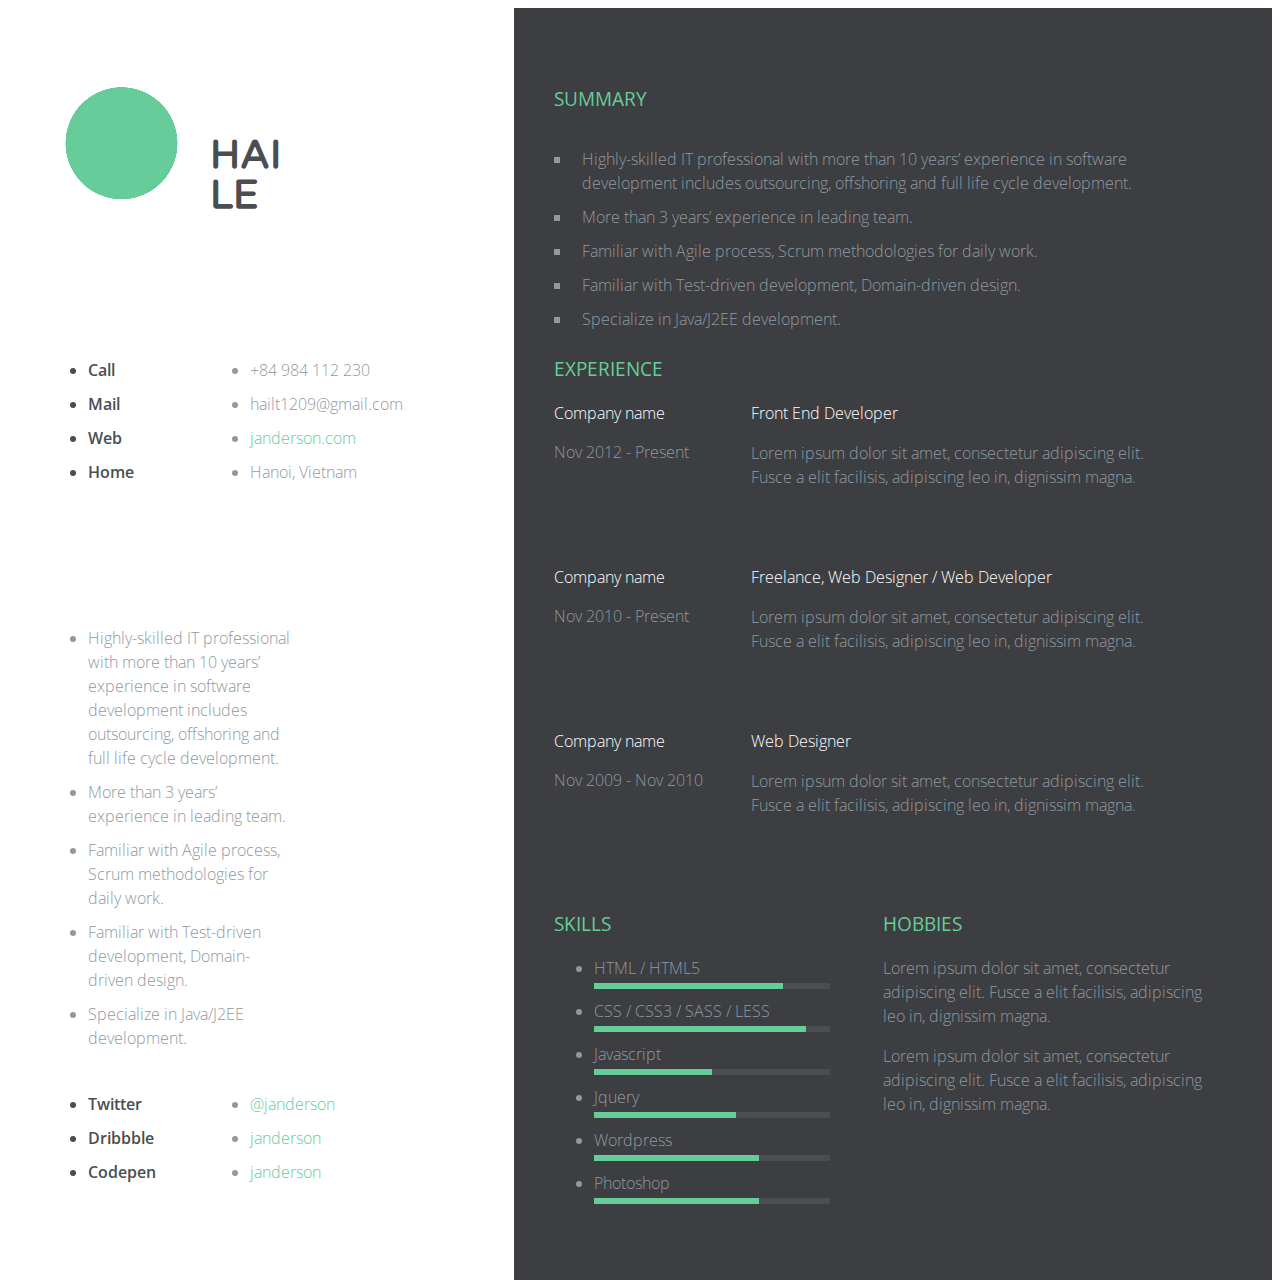
==== index.html @ c01ba202 "Add files via upload" ====
<!DOCTYPE html>
<html lang="en">

<head>
    <meta charset="UTF-8">
    <title>Responsive Resume Template</title>
    <meta name="viewport" content="width=device-width">
    <link rel="stylesheet" href="https://cdnjs.cloudflare.com/ajax/libs/meyer-reset/2.0/reset.min.css">


    <link rel="stylesheet" href="./style.css">


</head>

<body>

<meta name="viewport" content="width=device-width, initial-scale=1, maximum-scale=1">
<div class="resume-wrapper">
    <section class="profile section-padding">
        <div class="container">
            <div class="picture-resume-wrapper">
                <div class="picture-resume">
                    <span><img src="https://s3.amazonaws.com/uifaces/faces/twitter/jsa/128.jpg" alt=""/></span>
                    <svg version="1.1" viewBox="0 0 350 350">

                        <defs>
                            <filter id="goo">
                                <feGaussianBlur in="SourceGraphic" stdDeviation="8" result="blur"/>
                                <feColorMatrix in="blur" mode="matrix"
                                               values="1 0 0 0 0  0 1 0 0 0  0 0 1 0 0  0 0 0 21 -9" result="cm"/>
                            </filter>
                        </defs>


                        <g filter="url(#goo)">

                            <circle id="main_circle" class="st0" cx="171.5" cy="175.6" r="130"/>

                            <circle id="circle" class="bubble0 st1" cx="171.5" cy="175.6" r="122.7"/>
                            <circle id="circle" class="bubble1 st1" cx="171.5" cy="175.6" r="122.7"/>
                            <circle id="circle" class="bubble2 st1" cx="171.5" cy="175.6" r="122.7"/>
                            <circle id="circle" class="bubble3 st1" cx="171.5" cy="175.6" r="122.7"/>
                            <circle id="circle" class="bubble4 st1" cx="171.5" cy="175.6" r="122.7"/>
                            <circle id="circle" class="bubble5 st1" cx="171.5" cy="175.6" r="122.7"/>
                            <circle id="circle" class="bubble6 st1" cx="171.5" cy="175.6" r="122.7"/>
                            <circle id="circle" class="bubble7 st1" cx="171.5" cy="175.6" r="122.7"/>
                            <circle id="circle" class="bubble8 st1" cx="171.5" cy="175.6" r="122.7"/>
                            <circle id="circle" class="bubble9 st1" cx="171.5" cy="175.6" r="122.7"/>
                            <circle id="circle" class="bubble10 st1" cx="171.5" cy="175.6" r="122.7"/>

                        </g>
                    </svg>
                </div>
                <div class="clearfix"></div>
            </div>
            <div class="name-wrapper">
                <h1>Hai <br/>Le</h1><!-- YOUR NAME AND LAST NAME  -->
            </div>
            <div class="clearfix"></div>
            <div class="contact-info clearfix">
                <ul class="list-titles">
                    <li>Call</li>
                    <li>Mail</li>
                    <li>Web</li>
                    <li>Home</li>
                </ul>
                <ul class="list-content ">
                    <li>+84 984 112 230</li> <!-- YOUR PHONE NUMBER  -->
                    <li>hailt1209@gmail.com</li> <!-- YOUR EMAIL -->
                    <li><a href="#">janderson.com</a></li> <!-- YOUR WEBSITE  -->
                    <li>Hanoi, Vietnam</li> <!-- YOUR STATE AND COUNTRY  -->
                </ul>
            </div>
            <div class="contact-presentation"> <!-- YOUR PRESENTATION RESUME  -->

                <ul class="list-content ">
                    <li>Highly-skilled IT professional with more than 10 years’ experience in software development
                        includes outsourcing, offshoring and full life cycle development.
                    </li>
                    <li>More than 3 years’ experience in leading team.</li>
                    <li>Familiar with Agile process, Scrum methodologies for daily work.</li>
                    <li>Familiar with Test-driven development, Domain-driven design.</li>
                    <li>Specialize in Java/J2EE development.</li>
                </ul>
            </div>
            <div class="clearfix"></div>
            <div class="contact-social clearfix">
                <ul class="list-titles">
                    <li>Twitter</li>
                    <li>Dribbble</li>
                    <li>Codepen</li>
                </ul>
                <ul class="list-content"> <!-- REMEMBER TO PUT THE URL ON THE HREF TAG  -->
                    <li><a href="">@janderson</a></li> <!-- YOUR TWITTER USER  -->
                    <li><a href="">janderson</a></li> <!-- YOUR DRIBBBLE USER  -->
                    <li><a href="">janderson</a></li> <!-- YOUR BEHANCE USER  -->
                </ul>
            </div>
        </div>
    </section>

    <section class="experience section-padding">
        <div class="small-container" >
            <h3 class="title">Summary</h3>


                <ul class="list-full-side">
                    <li><span>Highly-skilled IT professional with more than 10 years’ experience in software development
                        includes outsourcing, offshoring and full life cycle development.
                    </span></li>
                    <li><span>More than 3 years’ experience in leading team.</span></li>
                    <li><span>Familiar with Agile process, Scrum methodologies for daily work.</span></li>
                    <li><span>Familiar with Test-driven development, Domain-driven design.</span></li>
                    <li><span>Specialize in Java/J2EE development.</span></li>
                </ul>
        </div>
        <div class="container">
            <h3 class="experience-title">Experience</h3>

            <div class="experience-wrapper">
                <div class="company-wrapper clearfix">
                    <div class="experience-title">Company name</div> <!-- NAME OF THE COMPANY YOUWORK WITH  -->
                    <div class="time">Nov 2012 - Present</div> <!-- THE TIME YOU WORK WITH THE COMPANY  -->
                </div>

                <div class="job-wrapper clearfix">
                    <div class="experience-title">Front End Developer</div> <!-- JOB TITLE  -->
                    <div class="company-description">
                        <p>Lorem ipsum dolor sit amet, consectetur adipiscing elit. Fusce a elit facilisis, adipiscing
                            leo in, dignissim magna.</p>  <!-- JOB DESCRIPTION  -->
                    </div>
                </div>

                <div class="company-wrapper clearfix">
                    <div class="experience-title">Company name</div> <!-- NAME OF THE COMPANY YOUWORK WITH  -->
                    <div class="time">Nov 2010 - Present</div> <!-- THE TIME YOU WORK WITH THE COMPANY  -->
                </div>

                <div class="job-wrapper clearfix">
                    <div class="experience-title">Freelance, Web Designer / Web Developer</div> <!-- JOB TITLE  -->
                    <div class="company-description">
                        <p>Lorem ipsum dolor sit amet, consectetur adipiscing elit. Fusce a elit facilisis, adipiscing
                            leo in, dignissim magna.</p>  <!-- JOB DESCRIPTION  -->
                    </div>
                </div>

                <div class="company-wrapper clearfix">
                    <div class="experience-title">Company name</div> <!-- NAME OF THE COMPANY YOUWORK WITH  -->
                    <div class="time">Nov 2009 - Nov 2010</div> <!-- THE TIME YOU WORK WITH THE COMPANY  -->
                </div>

                <div class="job-wrapper clearfix">
                    <div class="experience-title">Web Designer</div> <!-- JOB TITLE  -->
                    <div class="company-description">
                        <p>Lorem ipsum dolor sit amet, consectetur adipiscing elit. Fusce a elit facilisis, adipiscing
                            leo in, dignissim magna.</p>   <!-- JOB DESCRIPTION  -->
                    </div>
                </div>

            </div><!--Skill experience-->

            <div class="section-wrapper clearfix">
                <h3 class="section-title">Skills</h3>  <!-- YOUR SET OF SKILLS  -->
                <ul>
                    <li class="skill-percentage">HTML / HTML5</li>
                    <li class="skill-percentage">CSS / CSS3 / SASS / LESS</li>
                    <li class="skill-percentage">Javascript</li>
                    <li class="skill-percentage">Jquery</li>
                    <li class="skill-percentage">Wordpress</li>
                    <li class="skill-percentage">Photoshop</li>

                </ul>

            </div>

            <div class="section-wrapper clearfix">
                <h3 class="section-title">Hobbies</h3>  <!-- DESCRIPTION OF YOUR HOBBIES -->
                <p>Lorem ipsum dolor sit amet, consectetur adipiscing elit. Fusce a elit facilisis, adipiscing leo in,
                    dignissim magna.</p>

                <p>Lorem ipsum dolor sit amet, consectetur adipiscing elit. Fusce a elit facilisis, adipiscing leo in,
                    dignissim magna.</p>
            </div>

        </div>
    </section>

    <div class="clearfix"></div>
</div>
<script src='http://cdnjs.cloudflare.com/ajax/libs/gsap/1.18.0/TweenMax.min.js'></script>


<script src="./script.js"></script>


</body>

</html>
---- style.css ----
@import url(https://fonts.googleapis.com/css?family=Varela+Round);
@import url(https://fonts.googleapis.com/css?family=Open+Sans:400,300,600,700);
*, *::after, *::before {
  box-sizing: border-box;
}

html, body {
  height: 100%;
}

body {
  font-family: 'Open Sans', sans-serif;
  font-size: 16px;
  line-height: 1.5em;
}

a {
  color: #66cc99;
  text-decoration: none;
}

.clearfix::after, .clearfix::before {
  content: " ";
  display: table;
}

.clearfix::after {
  clear: both;
}

.bold {
  color: #4a4e51;
  font-weight: 400;
}

.resume-wrapper {
  position: relative;
  text-align: center;
  height: 100%;
}

.container {
  min-height: 600px;
}

.small-container {
  min-height: 100px;
}

.profile {
  background: #fff;
  width: 40%;
  float: left;
  color: #9099a0;
}
@media (max-width: 850px) {
  .profile {
    width: 100%;
  }
}
.profile .name-wrapper {
  float: left;
  width: 60%;
}
.profile h1 {
  font-size: 2.5em;
  text-align: left;
  font-family: 'Varela Round', sans-serif;
  color: #4a4e51;
  text-transform: uppercase;
  line-height: 1em;
  padding-top: 40px;
}
@media (max-width: 1200px) {
  .profile h1 {
    padding-top: 20px;
  }
}
@media (max-width: 450px) {
  .profile h1 {
    font-size: 1.8em;
    padding-top: 20px;
  }
}
.profile li {
  margin-bottom: 10px;
}
.profile .picture-resume-wrapper {
  width: 40%;
  display: block;
  float: left;
}
@media (max-width: 1200px) {
  .profile .picture-resume-wrapper {
    width: 100%;
  }
}
.profile .picture-resume {
  width: 220px;
  height: 220px;
  background-size: cover;
  border-radius: 50%;
  margin-right: 0px;
  display: table;
  position: relative;
  vertical-align: middle;
}
.profile .picture-resume span {
  display: table-cell;
  vertical-align: middle;
  position: relative;
  margin: 0 auto;
  z-index: 10;
  text-align: center;
}
.profile .picture-resume img {
  border-radius: 50%;
  width: 130px;
}
@media (max-width: 1500px) {
  .profile .picture-resume img {
    width: 80px;
  }
}
@media (max-width: 1200px) {
  .profile .picture-resume img {
    width: 120px;
    height: 120px;
  }
}
@media (max-width: 1500px) {
  .profile .picture-resume {
    width: 150px;
    height: 150px;
  }
}
@media (max-width: 1200px) {
  .profile .picture-resume {
    width: 200px;
    height: 200px;
  }
}
@media (max-width: 450px) {
  .profile .picture-resume {
    width: 180px;
    height: 180px;
  }
}
.profile .contact-info {
  margin-top: 100px;
  font-weight: 300;
}
@media (max-width: 1200px) {
  .profile .contact-info {
    margin-top: 70px;
  }
}
@media (max-width: 450px) {
  .profile .contact-info {
    margin-top: 50px;
  }
}
.profile .list-titles {
  float: left;
  text-align: left;
  font-weight: 600;
  width: 40%;
  color: #4a4e51;
}
.profile .list-content {
  float: left;
  width: 60%;
  text-align: left;
  font-weight: 300;
}

.list-full-side {
  list-style: square;
  float: left;
  padding-left: 18px;
  text-align: left;
  font-weight: 300;
}

.list-full-side li{
    margin-bottom: 10px;
}

li span {
  position: relative;
  left: 10px;
}

.profile .contact-presentation {
  text-align: left;
  font-weight: 300;
  margin-top: 100px;
  margin-bottom: 100px;
}
@media (max-width: 1200px) {
  .profile .contact-presentation {
    margin-top: 70px;
    margin-bottom: 70px;
  }
}
@media (max-width: 850px) {
  .profile .contact-presentation {
    margin-top: 50px;
    margin-bottom: 50px;
  }
}
.profile svg {
  width: 100%;
  position: absolute;
  top: 0;
  left: 0;
}
.profile .st0, .profile .st1 {
  fill: #66cc99;
}

.experience {
  background: #3d3e42;
  width: 60%;
  float: left;
  position: relative;
  color: #9099a0;
  font-weight: 300;
  min-height: 100%;
  min-height: 100vh;
}
@media (max-width: 850px) {
  .experience {
    width: 100%;
  }
}

h3.title {
  color: #66cc99;
  text-align: left;
  text-transform: uppercase;
  font-size: 1.2em;
  margin-bottom: 20px;
  font-weight: 400;
}


.experience h3.experience-title {
  color: #66cc99;
  text-align: left;
  text-transform: uppercase;
  font-size: 1.2em;
  margin-bottom: 20px;
  font-weight: 400;
}
.experience .company-wrapper {
  width: 30%;
  float: left;
  text-align: left;
  padding-right: 5%;
  margin-bottom: 60px;
}
@media (max-width: 450px) {
  .experience .company-wrapper {
    width: 100%;
    margin-bottom: 20px;
  }
}
.experience .job-wrapper {
  width: 70%;
  float: left;
  text-align: left;
  padding-right: 5%;
  margin-bottom: 60px;
}
@media (max-width: 450px) {
  .experience .job-wrapper {
    width: 100%;
    margin-bottom: 40px;
  }
}
.experience .experience-title {
  color: white;
  margin-bottom: 15px;
}

.section-padding {
  padding: 60px 60px 40px 40px;
}
@media (max-width: 850px) {
  .section-padding {
    padding: 80px 15% 40px 10%;
  }
}
@media (max-width: 450px) {
  .section-padding {
    padding: 40px 10% 20px 5%;
  }
}

.section-wrapper {
  width: 50%;
  float: left;
  text-align: left;
  color: #9099a0;
  font-weight: 300;
  margin-bottom: 20px;
}
@media (max-width: 450px) {
  .section-wrapper {
    width: 100%;
  }
}
.section-wrapper:nth-child(3) {
  padding-right: 8%;
}
.section-wrapper h3.section-title {
  color: #66cc99;
  text-align: left;
  text-transform: uppercase;
  font-size: 1.2em;
  margin-bottom: 20px;
  font-weight: 400;
}
.section-wrapper .skill-percentage {
  margin-bottom: 10px;
  position: relative;
}
.section-wrapper .skill-percentage::after {
  content: "";
  width: 100%;
  height: 6px;
  background: #4a4e51;
  display: block;
  margin-top: 3px;
}
.section-wrapper .skill-percentage::before {
  content: "";
  height: 6px;
  background: #66cc99;
  position: absolute;
  margin-top: 3px;
  bottom: 0;
}
.section-wrapper .skill-percentage:nth-child(1)::before {
  width: 80%;
  -webkit-animation: skill_1 0.6s ease;
          animation: skill_1 0.6s ease;
}
.section-wrapper .skill-percentage:nth-child(2)::before {
  width: 90%;
  -webkit-animation: skill_2 0.6s ease;
          animation: skill_2 0.6s ease;
}
.section-wrapper .skill-percentage:nth-child(3)::before {
  width: 50%;
  -webkit-animation: skill_3 0.6s ease;
          animation: skill_3 0.6s ease;
}
.section-wrapper .skill-percentage:nth-child(4)::before {
  width: 60%;
  -webkit-animation: skill_4 0.6s ease;
          animation: skill_4 0.6s ease;
}
.section-wrapper .skill-percentage:nth-child(5)::before {
  width: 70%;
  -webkit-animation: skill_5 0.6s ease;
          animation: skill_5 0.6s ease;
}
.section-wrapper .skill-percentage:nth-child(6)::before {
  width: 70%;
  -webkit-animation: skill_6 0.6s ease;
          animation: skill_6 0.6s ease;
}
.section-wrapper .skill-percentage:nth-child(7)::before {
  width: 70%;
  -webkit-animation: skill_6 0.6s ease;
          animation: skill_6 0.6s ease;
}

@-webkit-keyframes skill_1 {
  from {
    width: 0%;
  }
  to {
    width: 80%;
  }
}

@keyframes skill_1 {
  from {
    width: 0%;
  }
  to {
    width: 80%;
  }
}
@-webkit-keyframes skill_2 {
  from {
    width: 0%;
  }
  to {
    width: 90%;
  }
}
@keyframes skill_2 {
  from {
    width: 0%;
  }
  to {
    width: 90%;
  }
}
@-webkit-keyframes skill_3 {
  from {
    width: 0%;
  }
  to {
    width: 50%;
  }
}
@keyframes skill_3 {
  from {
    width: 0%;
  }
  to {
    width: 50%;
  }
}
@-webkit-keyframes skill_4 {
  from {
    width: 0%;
  }
  to {
    width: 60%;
  }
}
@keyframes skill_4 {
  from {
    width: 0%;
  }
  to {
    width: 60%;
  }
}
@-webkit-keyframes skill_5 {
  from {
    width: 0%;
  }
  to {
    width: 70%;
  }
}
@keyframes skill_5 {
  from {
    width: 0%;
  }
  to {
    width: 70%;
  }
}
@-webkit-keyframes skill_6 {
  from {
    width: 0%;
  }
  to {
    width: 70%;
  }
}
@keyframes skill_6 {
  from {
    width: 0%;
  }
  to {
    width: 70%;
  }
}
@-webkit-keyframes skill_7 {
  from {
    width: 0%;
  }
  to {
    width: 70%;
  }
}
@keyframes skill_7 {
  from {
    width: 0%;
  }
  to {
    width: 70%;
  }
}
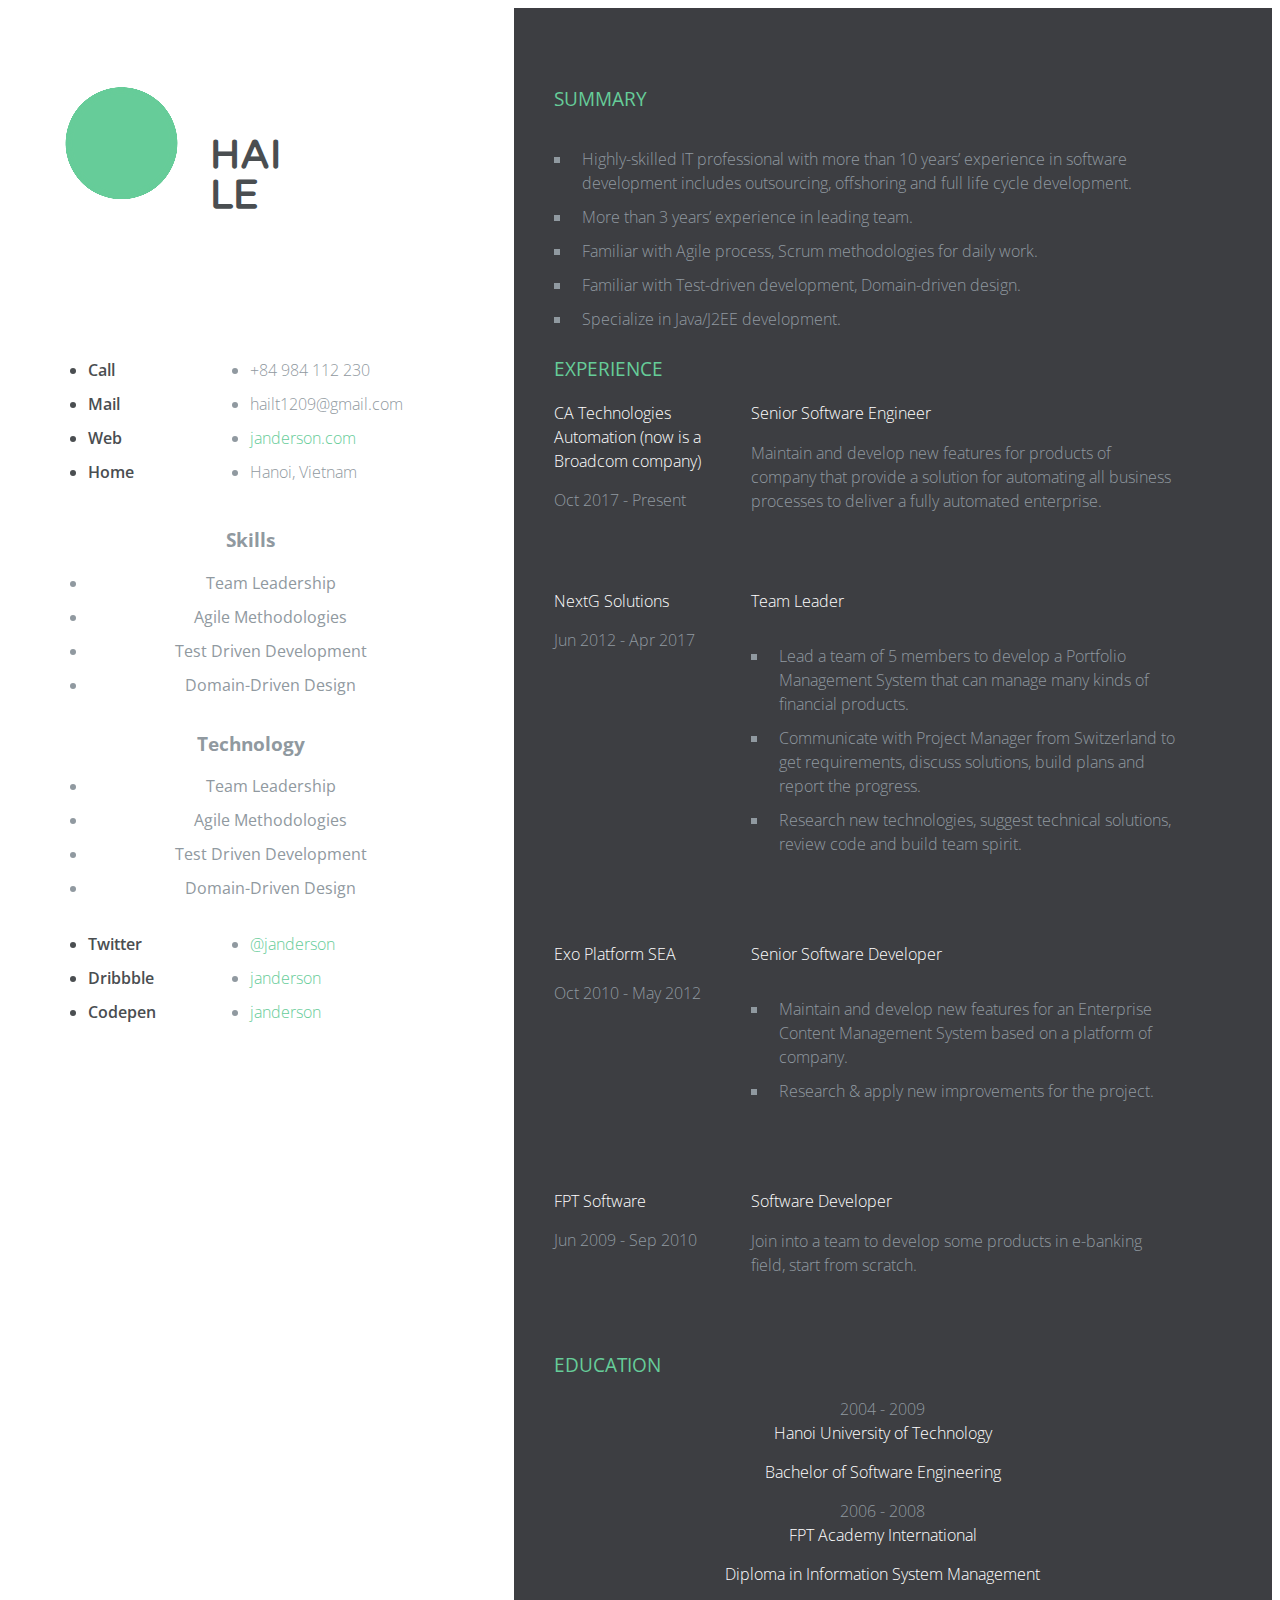
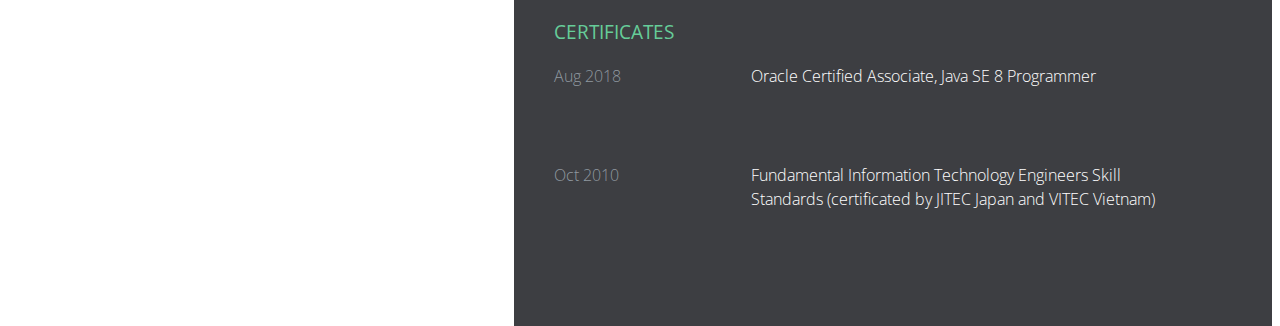
==== commit e8e60007: "Update index.html" ====
--- a/index.html
+++ b/index.html
@@ -72,19 +72,30 @@
                     <li>Hanoi, Vietnam</li> <!-- YOUR STATE AND COUNTRY  -->
                 </ul>
             </div>
-            <div class="contact-presentation"> <!-- YOUR PRESENTATION RESUME  -->
-
-                <ul class="list-content ">
-                    <li>Highly-skilled IT professional with more than 10 years’ experience in software development
-                        includes outsourcing, offshoring and full life cycle development.
-                    </li>
-                    <li>More than 3 years’ experience in leading team.</li>
-                    <li>Familiar with Agile process, Scrum methodologies for daily work.</li>
-                    <li>Familiar with Test-driven development, Domain-driven design.</li>
-                    <li>Specialize in Java/J2EE development.</li>
-                </ul>
-            </div>
+			
+			
+			<div class="skill-wrapper clearfix">
+                <h3 class="skill-title">Skills</h3>  <!-- YOUR SET OF SKILLS  -->
+                <ul>
+                    <li class="skill-percentage">Team Leadership</li>
+                    <li class="skill-percentage">Agile Methodologies</li>
+                    <li class="skill-percentage">Test Driven Development</li>
+                    <li class="skill-percentage">Domain-Driven Design</li>
+                </ul>
+            </div>			          
             <div class="clearfix"></div>
+			
+			<div class="skill-wrapper clearfix">
+                <h3 class="skill-title">Technology</h3>  <!-- YOUR SET OF SKILLS  -->
+                <ul>
+                    <li class="skill-percentage">Team Leadership</li>
+                    <li class="skill-percentage">Agile Methodologies</li>
+                    <li class="skill-percentage">Test Driven Development</li>
+                    <li class="skill-percentage">Domain-Driven Design</li>
+                </ul>
+            </div>			          
+            <div class="clearfix"></div>
+			
             <div class="contact-social clearfix">
                 <ul class="list-titles">
                     <li>Twitter</li>
@@ -120,68 +131,114 @@
 
             <div class="experience-wrapper">
                 <div class="company-wrapper clearfix">
-                    <div class="experience-title">Company name</div> <!-- NAME OF THE COMPANY YOUWORK WITH  -->
-                    <div class="time">Nov 2012 - Present</div> <!-- THE TIME YOU WORK WITH THE COMPANY  -->
+                    <div class="experience-title">CA Technologies Automation (now is a Broadcom company)</div> <!-- NAME OF THE COMPANY YOUWORK WITH  -->
+                    <div class="time">Oct 2017 - Present</div> <!-- THE TIME YOU WORK WITH THE COMPANY  -->
                 </div>
 
                 <div class="job-wrapper clearfix">
-                    <div class="experience-title">Front End Developer</div> <!-- JOB TITLE  -->
-                    <div class="company-description">
-                        <p>Lorem ipsum dolor sit amet, consectetur adipiscing elit. Fusce a elit facilisis, adipiscing
-                            leo in, dignissim magna.</p>  <!-- JOB DESCRIPTION  -->
+                    <div class="experience-title">Senior Software Engineer</div> <!-- JOB TITLE  -->
+                    <div class="company-description">
+                        <p>Maintain and develop new features for products of company that provide a solution for automating all business processes to deliver a fully automated enterprise.</p>  <!-- JOB DESCRIPTION  -->
                     </div>
                 </div>
 
                 <div class="company-wrapper clearfix">
-                    <div class="experience-title">Company name</div> <!-- NAME OF THE COMPANY YOUWORK WITH  -->
-                    <div class="time">Nov 2010 - Present</div> <!-- THE TIME YOU WORK WITH THE COMPANY  -->
+                    <div class="experience-title">NextG Solutions</div> <!-- NAME OF THE COMPANY YOUWORK WITH  -->
+                    <div class="time">Jun 2012 - Apr 2017</div> <!-- THE TIME YOU WORK WITH THE COMPANY  -->
                 </div>
 
                 <div class="job-wrapper clearfix">
-                    <div class="experience-title">Freelance, Web Designer / Web Developer</div> <!-- JOB TITLE  -->
-                    <div class="company-description">
-                        <p>Lorem ipsum dolor sit amet, consectetur adipiscing elit. Fusce a elit facilisis, adipiscing
-                            leo in, dignissim magna.</p>  <!-- JOB DESCRIPTION  -->
+                    <div class="experience-title">Team Leader</div> <!-- JOB TITLE  -->
+                    <div class="company-description">
+                        
+						<ul class="list-full-side">
+							<li><span>Lead a team of 5 members to develop a Portfolio Management System that can manage many kinds of financial products.</span></li>
+							<li><span>Communicate with Project Manager from Switzerland to get requirements, discuss solutions, build plans and report the progress.</span></li>
+							<li><span>Research new technologies, suggest technical solutions, review code and build team spirit.</span></li>
+						</ul>
+				
                     </div>
                 </div>
 
                 <div class="company-wrapper clearfix">
-                    <div class="experience-title">Company name</div> <!-- NAME OF THE COMPANY YOUWORK WITH  -->
-                    <div class="time">Nov 2009 - Nov 2010</div> <!-- THE TIME YOU WORK WITH THE COMPANY  -->
+                    <div class="experience-title">Exo Platform SEA</div> <!-- NAME OF THE COMPANY YOUWORK WITH  -->
+                    <div class="time">Oct 2010 - May 2012</div> <!-- THE TIME YOU WORK WITH THE COMPANY  -->
                 </div>
 
                 <div class="job-wrapper clearfix">
-                    <div class="experience-title">Web Designer</div> <!-- JOB TITLE  -->
-                    <div class="company-description">
-                        <p>Lorem ipsum dolor sit amet, consectetur adipiscing elit. Fusce a elit facilisis, adipiscing
-                            leo in, dignissim magna.</p>   <!-- JOB DESCRIPTION  -->
-                    </div>
-                </div>
-
-            </div><!--Skill experience-->
-
-            <div class="section-wrapper clearfix">
-                <h3 class="section-title">Skills</h3>  <!-- YOUR SET OF SKILLS  -->
-                <ul>
-                    <li class="skill-percentage">HTML / HTML5</li>
-                    <li class="skill-percentage">CSS / CSS3 / SASS / LESS</li>
-                    <li class="skill-percentage">Javascript</li>
-                    <li class="skill-percentage">Jquery</li>
-                    <li class="skill-percentage">Wordpress</li>
-                    <li class="skill-percentage">Photoshop</li>
-
-                </ul>
-
-            </div>
-
-            <div class="section-wrapper clearfix">
-                <h3 class="section-title">Hobbies</h3>  <!-- DESCRIPTION OF YOUR HOBBIES -->
-                <p>Lorem ipsum dolor sit amet, consectetur adipiscing elit. Fusce a elit facilisis, adipiscing leo in,
-                    dignissim magna.</p>
-
-                <p>Lorem ipsum dolor sit amet, consectetur adipiscing elit. Fusce a elit facilisis, adipiscing leo in,
-                    dignissim magna.</p>
-            </div>
+                    <div class="experience-title">Senior Software Developer</div> <!-- JOB TITLE  -->
+                    <div class="company-description">
+                        <ul class="list-full-side">
+							<li><span>Maintain and develop new features for an Enterprise Content Management System based on a platform of company.</span></li>
+							<li><span>Research & apply new improvements for the project.</span></li>
+						</ul>
+                    </div>
+                </div>
+				
+				<div class="company-wrapper clearfix">
+                    <div class="experience-title">FPT Software</div> <!-- NAME OF THE COMPANY YOUWORK WITH  -->
+                    <div class="time">Jun 2009 - Sep 2010</div> <!-- THE TIME YOU WORK WITH THE COMPANY  -->
+                </div>
+				
+				<div class="job-wrapper clearfix">
+                    <div class="experience-title">Software Developer</div> <!-- JOB TITLE  -->
+                    <div class="company-description">
+                        <p>Join into a team to develop some products in e-banking field, start from scratch.</p>
+                    </div>
+                </div>
+
+            </div>
+			
+			<div class="small-container" >
+				<h3 class="title">Education</h3>
+				
+				<div class="education">
+
+					<div class="time-wrapper clearfix">						
+						<div class="time">2004 - 2009</div> <!-- THE TIME YOU WORK WITH THE COMPANY  -->
+						
+					</div>
+					
+					<div class="school-wrapper clearfix">
+						<div class="experience-title">Hanoi University of Technology</div> <!-- NAME OF THE COMPANY YOUWORK WITH  -->
+						<div class="experience-title">Bachelor of Software Engineering</div> <!-- JOB TITLE  -->		
+												
+					</div>
+					
+					<div class="time-wrapper clearfix">						
+						<div class="time">2006 - 2008</div> <!-- THE TIME YOU WORK WITH THE COMPANY  -->
+							
+					</div>
+					
+					<div class="school-wrapper clearfix">
+						<div class="experience-title">FPT Academy International</div> <!-- NAME OF THE COMPANY YOUWORK WITH  -->
+						<div class="experience-title">Diploma in Information System Management</div> <!-- JOB TITLE  -->		
+												
+					</div>
+					
+					
+				</div>
+			</div>
+			
+			<div class="small-container" >
+				<h3 class="title">Certificates</h3>
+
+					<div class="company-wrapper clearfix">
+						<div class="time">Aug 2018</div> <!-- THE TIME YOU WORK WITH THE COMPANY  -->
+					</div>
+					
+					<div class="job-wrapper clearfix">
+						<div class="experience-title">Oracle Certified Associate, Java SE 8 Programmer</div> <!-- JOB TITLE  -->						
+					</div>
+					
+					<div class="company-wrapper clearfix">
+						<div class="time">Oct 2010</div> <!-- THE TIME YOU WORK WITH THE COMPANY  -->
+					</div>
+					
+					<div class="job-wrapper clearfix">
+						<div class="experience-title">Fundamental Information Technology Engineers Skill Standards (certificated by JITEC Japan and VITEC Vietnam)</div> <!-- JOB TITLE  -->						
+					</div>
+			</div>
 
         </div>
     </section>
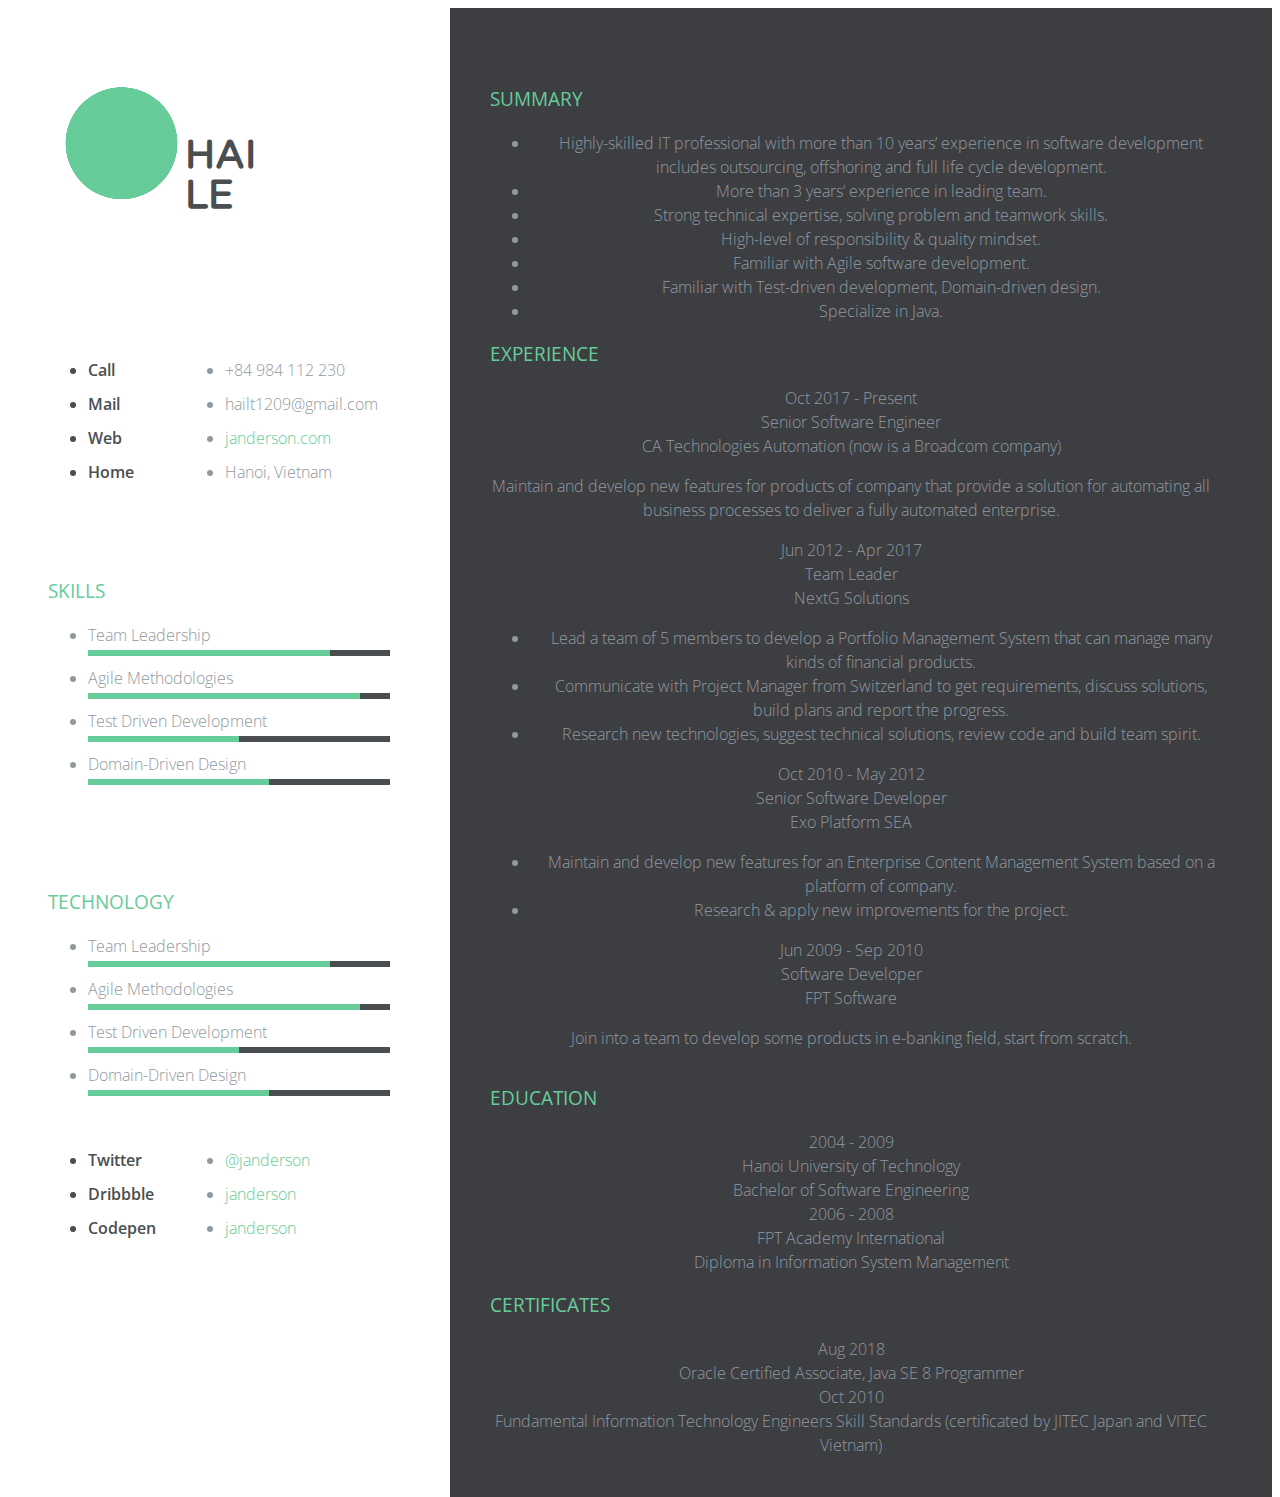
==== commit 5d39cebb: "Update index.html" ====
--- a/index.html
+++ b/index.html
@@ -112,135 +112,119 @@
     </section>
 
     <section class="experience section-padding">
-        <div class="small-container" >
+        <div class="summary-container" >
             <h3 class="title">Summary</h3>
 
 
-                <ul class="list-full-side">
-                    <li><span>Highly-skilled IT professional with more than 10 years’ experience in software development
-                        includes outsourcing, offshoring and full life cycle development.
-                    </span></li>
+                <ul class="list square-bullet">
+                    <li><span>Highly-skilled IT professional with more than 10 years’ experience in software development includes outsourcing, offshoring and full life cycle development.</span></li>
                     <li><span>More than 3 years’ experience in leading team.</span></li>
-                    <li><span>Familiar with Agile process, Scrum methodologies for daily work.</span></li>
+					<li><span>Strong technical expertise, solving problem and teamwork skills.</span></li>
+					<li><span>High-level of responsibility & quality mindset.</span></li>
+                    <li><span>Familiar with Agile software development.</span></li>
                     <li><span>Familiar with Test-driven development, Domain-driven design.</span></li>
-                    <li><span>Specialize in Java/J2EE development.</span></li>
+                    <li><span>Specialize in Java.</span></li>
                 </ul>
         </div>
-        <div class="container">
+        <div class="experience-container">
             <h3 class="experience-title">Experience</h3>
 
             <div class="experience-wrapper">
-                <div class="company-wrapper clearfix">
-                    <div class="experience-title">CA Technologies Automation (now is a Broadcom company)</div> <!-- NAME OF THE COMPANY YOUWORK WITH  -->
-                    <div class="time">Oct 2017 - Present</div> <!-- THE TIME YOU WORK WITH THE COMPANY  -->
-                </div>
-
-                <div class="job-wrapper clearfix">
-                    <div class="experience-title">Senior Software Engineer</div> <!-- JOB TITLE  -->
-                    <div class="company-description">
+                <div class="cell-wrapper column-25 clearfix">                    
+                    <div class="time">Oct 2017 - Present</div> 
+                </div>
+                <div class="cell-wrapper column-75 clearfix">
+                    <div class="job-title">Senior Software Engineer</div> 
+					<div class="company-name">CA Technologies Automation (now is a Broadcom company)</div> 
+                    <div class="description">
                         <p>Maintain and develop new features for products of company that provide a solution for automating all business processes to deliver a fully automated enterprise.</p>  <!-- JOB DESCRIPTION  -->
                     </div>
                 </div>
-
-                <div class="company-wrapper clearfix">
-                    <div class="experience-title">NextG Solutions</div> <!-- NAME OF THE COMPANY YOUWORK WITH  -->
-                    <div class="time">Jun 2012 - Apr 2017</div> <!-- THE TIME YOU WORK WITH THE COMPANY  -->
-                </div>
-
-                <div class="job-wrapper clearfix">
-                    <div class="experience-title">Team Leader</div> <!-- JOB TITLE  -->
-                    <div class="company-description">
-                        
-						<ul class="list-full-side">
+				
+				<div class="cell-wrapper column-25 clearfix">                    
+                    <div class="time">Jun 2012 - Apr 2017</div> 
+                </div>
+                <div class="cell-wrapper column-75 clearfix">
+                    <div class="job-title">Team Leader</div> 
+					<div class="company-name">NextG Solutions</div> 
+                    <div class="description">
+                        <ul class="list">
 							<li><span>Lead a team of 5 members to develop a Portfolio Management System that can manage many kinds of financial products.</span></li>
 							<li><span>Communicate with Project Manager from Switzerland to get requirements, discuss solutions, build plans and report the progress.</span></li>
 							<li><span>Research new technologies, suggest technical solutions, review code and build team spirit.</span></li>
 						</ul>
-				
-                    </div>
-                </div>
-
-                <div class="company-wrapper clearfix">
-                    <div class="experience-title">Exo Platform SEA</div> <!-- NAME OF THE COMPANY YOUWORK WITH  -->
-                    <div class="time">Oct 2010 - May 2012</div> <!-- THE TIME YOU WORK WITH THE COMPANY  -->
-                </div>
-
-                <div class="job-wrapper clearfix">
-                    <div class="experience-title">Senior Software Developer</div> <!-- JOB TITLE  -->
-                    <div class="company-description">
-                        <ul class="list-full-side">
+                    </div>
+                </div>
+				
+				<div class="cell-wrapper column-25 clearfix">                    
+                    <div class="time">Oct 2010 - May 2012</div> 
+                </div>
+                <div class="cell-wrapper column-75 clearfix">
+                    <div class="job-title">Senior Software Developer</div> 
+					<div class="company-name">Exo Platform SEA</div> 
+                    <div class="description">
+                        <ul class="list">
 							<li><span>Maintain and develop new features for an Enterprise Content Management System based on a platform of company.</span></li>
 							<li><span>Research & apply new improvements for the project.</span></li>
 						</ul>
                     </div>
                 </div>
 				
-				<div class="company-wrapper clearfix">
-                    <div class="experience-title">FPT Software</div> <!-- NAME OF THE COMPANY YOUWORK WITH  -->
-                    <div class="time">Jun 2009 - Sep 2010</div> <!-- THE TIME YOU WORK WITH THE COMPANY  -->
-                </div>
-				
-				<div class="job-wrapper clearfix">
-                    <div class="experience-title">Software Developer</div> <!-- JOB TITLE  -->
-                    <div class="company-description">
+				<div class="cell-wrapper column-25 clearfix">                    
+                    <div class="time">Jun 2009 - Sep 2010</div> 
+                </div>
+                <div class="cell-wrapper column-75 clearfix">
+                    <div class="job-title">Software Developer</div> 
+					<div class="company-name">FPT Software</div> 
+                    <div class="description">
                         <p>Join into a team to develop some products in e-banking field, start from scratch.</p>
                     </div>
                 </div>
-
-            </div>
-			
-			<div class="small-container" >
-				<h3 class="title">Education</h3>
-				
-				<div class="education">
-
-					<div class="time-wrapper clearfix">						
-						<div class="time">2004 - 2009</div> <!-- THE TIME YOU WORK WITH THE COMPANY  -->
-						
-					</div>
-					
-					<div class="school-wrapper clearfix">
-						<div class="experience-title">Hanoi University of Technology</div> <!-- NAME OF THE COMPANY YOUWORK WITH  -->
-						<div class="experience-title">Bachelor of Software Engineering</div> <!-- JOB TITLE  -->		
-												
-					</div>
-					
-					<div class="time-wrapper clearfix">						
-						<div class="time">2006 - 2008</div> <!-- THE TIME YOU WORK WITH THE COMPANY  -->
-							
-					</div>
-					
-					<div class="school-wrapper clearfix">
-						<div class="experience-title">FPT Academy International</div> <!-- NAME OF THE COMPANY YOUWORK WITH  -->
-						<div class="experience-title">Diploma in Information System Management</div> <!-- JOB TITLE  -->		
-												
-					</div>
-					
-					
+            </div>
+			
+        </div>
+		
+		<div class="education-container clearfix" >
+			<h3 class="title">Education</h3>
+			
+			<div class="education">
+				<div class="cell-wrapper column-25 clearfix">						
+					<div class="time">2004 - 2009</div> 						
+				</div>					
+				<div class="cell-wrapper column-75 clearfix">
+					<div class="title">Hanoi University of Technology</div> 
+					<div class="description">Bachelor of Software Engineering</div> 
+				</div>
+				
+				<div class="cell-wrapper column-25 clearfix">						
+					<div class="time">2006 - 2008</div> 							
+				</div>					
+				<div class="cell-wrapper column-75 clearfix">
+					<div class="title">FPT Academy International</div> 
+					<div class="description">Diploma in Information System Management</div> 													
 				</div>
 			</div>
-			
-			<div class="small-container" >
-				<h3 class="title">Certificates</h3>
-
-					<div class="company-wrapper clearfix">
-						<div class="time">Aug 2018</div> <!-- THE TIME YOU WORK WITH THE COMPANY  -->
-					</div>
-					
-					<div class="job-wrapper clearfix">
-						<div class="experience-title">Oracle Certified Associate, Java SE 8 Programmer</div> <!-- JOB TITLE  -->						
-					</div>
-					
-					<div class="company-wrapper clearfix">
-						<div class="time">Oct 2010</div> <!-- THE TIME YOU WORK WITH THE COMPANY  -->
-					</div>
-					
-					<div class="job-wrapper clearfix">
-						<div class="experience-title">Fundamental Information Technology Engineers Skill Standards (certificated by JITEC Japan and VITEC Vietnam)</div> <!-- JOB TITLE  -->						
-					</div>
+		</div>
+		
+		<div class="certificate-container clearfix" >
+			<h3 class="title">Certificates</h3>
+
+			<div class="certificate-wrapper">
+				<div class="cell-wrapper column-25 clearfix">
+					<div class="time">Aug 2018</div>
+				</div>				
+				<div class="cell-wrapper column-75 clearfix">
+					<div class="title">Oracle Certified Associate, Java SE 8 Programmer</div> 						
+				</div>
+				
+				<div class="cell-wrapper column-25 clearfix">
+					<div class="time">Oct 2010</div> 
+				</div>				
+				<div class="cell-wrapper column-75 clearfix">
+					<div class="title">Fundamental Information Technology Engineers Skill Standards (certificated by JITEC Japan and VITEC Vietnam)</div> 						
+				</div>
 			</div>
-
-        </div>
+		</div>
     </section>
 
     <div class="clearfix"></div>
--- a/style.css
+++ b/style.css
@@ -44,12 +44,12 @@
 }
 
 .small-container {
-  min-height: 100px;
+  min-height: 250px;
 }
 
 .profile {
   background: #fff;
-  width: 40%;
+  width: 35%;
   float: left;
   color: #9099a0;
 }
@@ -221,7 +221,7 @@
 
 .experience {
   background: #3d3e42;
-  width: 60%;
+  width: 65%;
   float: left;
   position: relative;
   color: #9099a0;
@@ -254,12 +254,29 @@
   font-weight: 400;
 }
 .experience .company-wrapper {
-  width: 30%;
+  width: 40%;
   float: left;
   text-align: left;
   padding-right: 5%;
   margin-bottom: 60px;
 }
+
+.education .time-wrapper {
+  width: 40%;
+  float: left;
+  text-align: left;
+  padding-right: 5%;
+  margin-bottom: 60px;
+}
+
+.education .school-wrapper {
+  width: 60%;
+  float: left;
+  text-align: left;
+  padding-right: 5%;
+  margin-bottom: 60px;
+}
+
 @media (max-width: 450px) {
   .experience .company-wrapper {
     width: 100%;
@@ -267,7 +284,7 @@
   }
 }
 .experience .job-wrapper {
-  width: 70%;
+  width: 60%;
   float: left;
   text-align: left;
   padding-right: 5%;
@@ -298,23 +315,24 @@
   }
 }
 
-.section-wrapper {
-  width: 50%;
+.skill-wrapper {
+  width: 100%;
   float: left;
   text-align: left;
   color: #9099a0;
   font-weight: 300;
+  margin-top: 50px;
   margin-bottom: 20px;
 }
 @media (max-width: 450px) {
-  .section-wrapper {
+  .skill-wrapper {
     width: 100%;
   }
 }
-.section-wrapper:nth-child(3) {
+.skill-wrapper:nth-child(3) {
   padding-right: 8%;
 }
-.section-wrapper h3.section-title {
+.skill-wrapper h3.skill-title {
   color: #66cc99;
   text-align: left;
   text-transform: uppercase;
@@ -322,11 +340,11 @@
   margin-bottom: 20px;
   font-weight: 400;
 }
-.section-wrapper .skill-percentage {
+.skill-wrapper .skill-percentage {
   margin-bottom: 10px;
   position: relative;
 }
-.section-wrapper .skill-percentage::after {
+.skill-wrapper .skill-percentage::after {
   content: "";
   width: 100%;
   height: 6px;
@@ -334,7 +352,7 @@
   display: block;
   margin-top: 3px;
 }
-.section-wrapper .skill-percentage::before {
+.skill-wrapper .skill-percentage::before {
   content: "";
   height: 6px;
   background: #66cc99;
@@ -342,37 +360,37 @@
   margin-top: 3px;
   bottom: 0;
 }
-.section-wrapper .skill-percentage:nth-child(1)::before {
+.skill-wrapper .skill-percentage:nth-child(1)::before {
   width: 80%;
   -webkit-animation: skill_1 0.6s ease;
           animation: skill_1 0.6s ease;
 }
-.section-wrapper .skill-percentage:nth-child(2)::before {
+.skill-wrapper .skill-percentage:nth-child(2)::before {
   width: 90%;
   -webkit-animation: skill_2 0.6s ease;
           animation: skill_2 0.6s ease;
 }
-.section-wrapper .skill-percentage:nth-child(3)::before {
+.skill-wrapper .skill-percentage:nth-child(3)::before {
   width: 50%;
   -webkit-animation: skill_3 0.6s ease;
           animation: skill_3 0.6s ease;
 }
-.section-wrapper .skill-percentage:nth-child(4)::before {
+.skill-wrapper .skill-percentage:nth-child(4)::before {
   width: 60%;
   -webkit-animation: skill_4 0.6s ease;
           animation: skill_4 0.6s ease;
 }
-.section-wrapper .skill-percentage:nth-child(5)::before {
+.skill-wrapper .skill-percentage:nth-child(5)::before {
   width: 70%;
   -webkit-animation: skill_5 0.6s ease;
           animation: skill_5 0.6s ease;
 }
-.section-wrapper .skill-percentage:nth-child(6)::before {
+.skill-wrapper .skill-percentage:nth-child(6)::before {
   width: 70%;
   -webkit-animation: skill_6 0.6s ease;
           animation: skill_6 0.6s ease;
 }
-.section-wrapper .skill-percentage:nth-child(7)::before {
+.skill-wrapper .skill-percentage:nth-child(7)::before {
   width: 70%;
   -webkit-animation: skill_6 0.6s ease;
           animation: skill_6 0.6s ease;
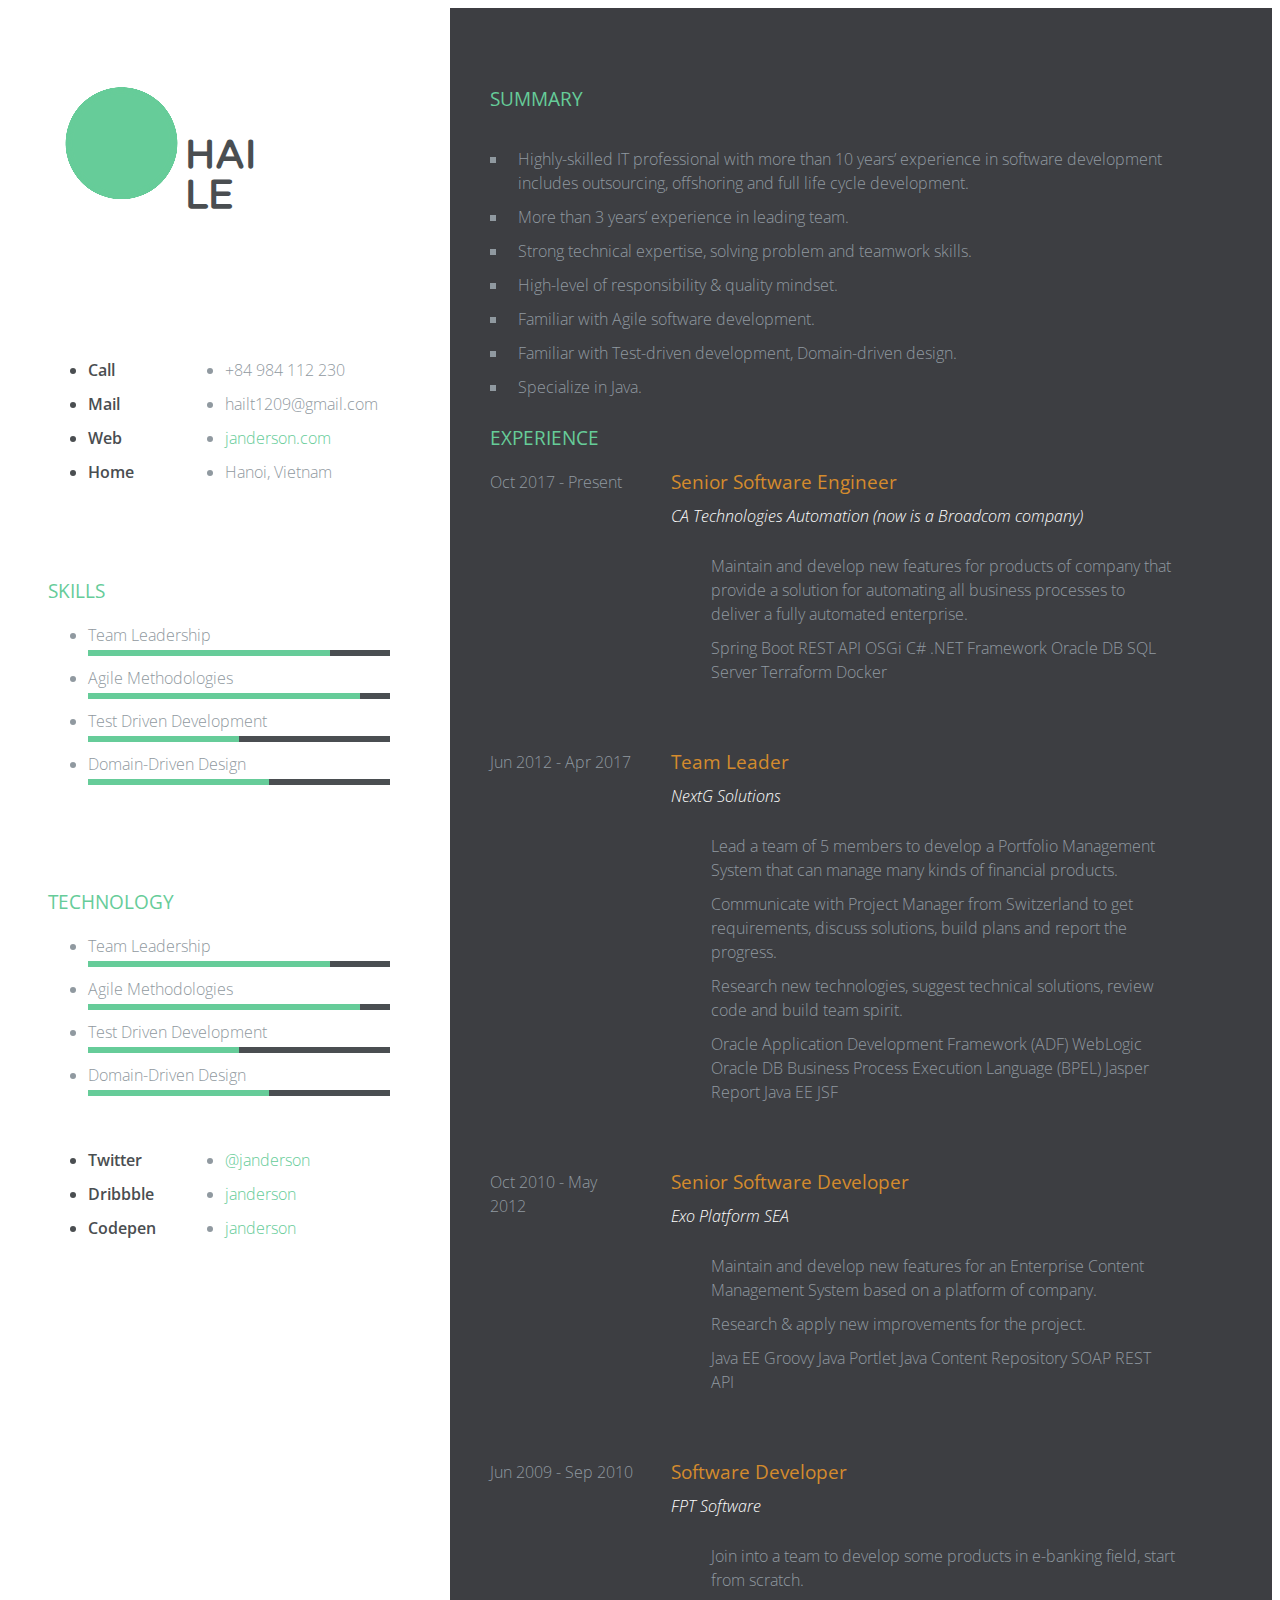
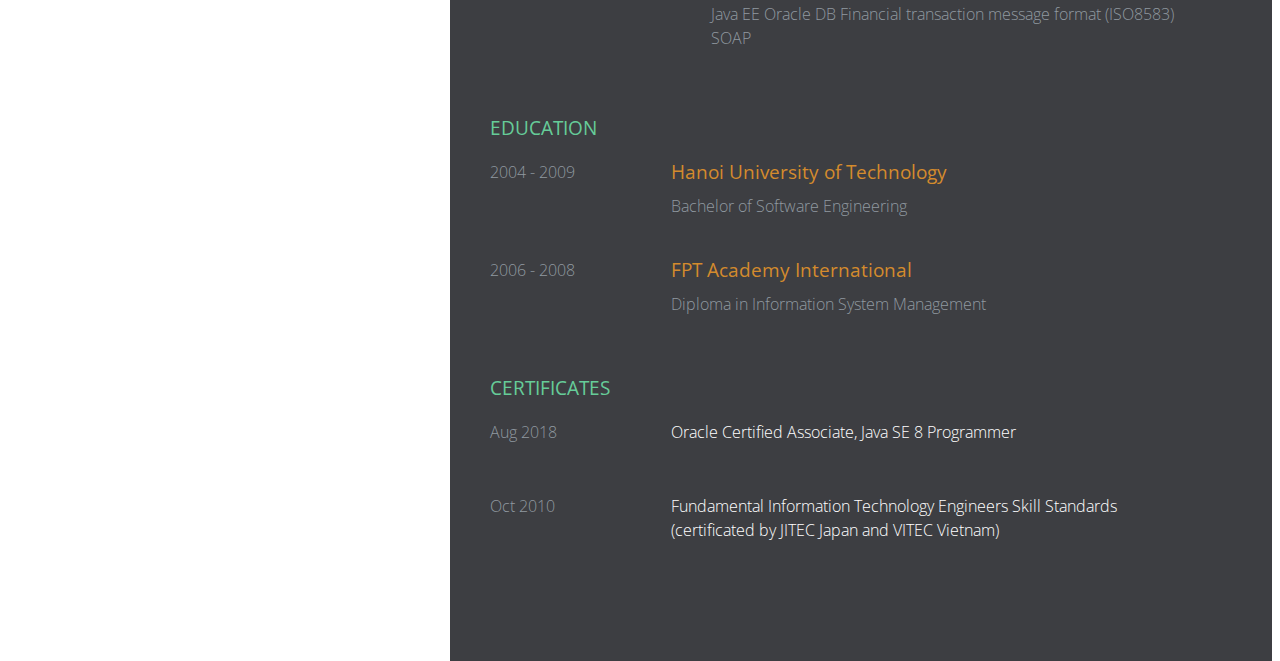
==== commit 60a81338: "Update index.html" ====
--- a/index.html
+++ b/index.html
@@ -9,7 +9,6 @@
 
 
     <link rel="stylesheet" href="./style.css">
-
 
 </head>
 
@@ -137,7 +136,21 @@
                     <div class="job-title">Senior Software Engineer</div> 
 					<div class="company-name">CA Technologies Automation (now is a Broadcom company)</div> 
                     <div class="description">
-                        <p>Maintain and develop new features for products of company that provide a solution for automating all business processes to deliver a fully automated enterprise.</p>  <!-- JOB DESCRIPTION  -->
+						<ul class="list">
+							<li><span>Maintain and develop new features for products of company that provide a solution for automating all business processes to deliver a fully automated enterprise.</span></li>
+							<li>
+								<span class="chip">Spring Boot</span>
+								<span class="chip">REST API</span>
+								<span class="chip">OSGi</span>
+								<span class="chip">C# .NET Framework</span>								
+								<span class="chip">Oracle DB</span>
+								<span class="chip">SQL Server</span>
+								<span class="chip">Terraform</span>
+								<span class="chip">Docker</span>
+							</li>
+							
+						</ul>
+                        
                     </div>
                 </div>
 				
@@ -152,6 +165,15 @@
 							<li><span>Lead a team of 5 members to develop a Portfolio Management System that can manage many kinds of financial products.</span></li>
 							<li><span>Communicate with Project Manager from Switzerland to get requirements, discuss solutions, build plans and report the progress.</span></li>
 							<li><span>Research new technologies, suggest technical solutions, review code and build team spirit.</span></li>
+							<li>
+								<span class="chip">Oracle Application Development Framework (ADF)</span>
+								<span class="chip">WebLogic</span>
+								<span class="chip">Oracle DB</span>
+								<span class="chip">Business Process Execution Language (BPEL)</span>								
+								<span class="chip">Jasper Report</span>
+								<span class="chip">Java EE</span>
+								<span class="chip">JSF</span>
+							</li>
 						</ul>
                     </div>
                 </div>
@@ -166,6 +188,14 @@
                         <ul class="list">
 							<li><span>Maintain and develop new features for an Enterprise Content Management System based on a platform of company.</span></li>
 							<li><span>Research & apply new improvements for the project.</span></li>
+							<li>								
+								<span class="chip">Java EE</span>
+								<span class="chip">Groovy </span>
+								<span class="chip">Java Portlet</span>
+								<span class="chip">Java Content Repository</span>
+								<span class="chip">SOAP</span>
+								<span class="chip">REST API</span>
+							</li>
 						</ul>
                     </div>
                 </div>
@@ -176,8 +206,16 @@
                 <div class="cell-wrapper column-75 clearfix">
                     <div class="job-title">Software Developer</div> 
 					<div class="company-name">FPT Software</div> 
-                    <div class="description">
-                        <p>Join into a team to develop some products in e-banking field, start from scratch.</p>
+                    <div class="description">						
+						<ul class="list">
+							<li><span>Join into a team to develop some products in e-banking field, start from scratch.</span></li>
+							<li>								
+								<span class="chip">Java EE</span>
+								<span class="chip">Oracle DB</span>
+								<span class="chip">Financial transaction message format (ISO8583)</span>
+								<span class="chip">SOAP</span>
+							</li>
+						</ul>
                     </div>
                 </div>
             </div>
--- a/style.css
+++ b/style.css
@@ -39,12 +39,20 @@
   height: 100%;
 }
 
-.container {
-  min-height: 600px;
-}
-
-.small-container {
-  min-height: 250px;
+.summary-container {
+  min-height: 320px;
+}
+
+.experience-container {
+  min-height: 860px;
+}
+
+.education-container {
+  min-height: 265px;
+}
+
+.certificate-container {
+	min-height: 265px;
 }
 
 .profile {
@@ -174,19 +182,23 @@
   font-weight: 300;
 }
 
-.list-full-side {
+.list {
+  list-style: none;
+  float: left;
+  text-align: left;
+  font-weight: 300;
+}
+
+.list li{
+    margin-bottom: 10px;
+}
+
+.square-bullet {
   list-style: square;
-  float: left;
   padding-left: 18px;
-  text-align: left;
-  font-weight: 300;
-}
-
-.list-full-side li{
-    margin-bottom: 10px;
-}
-
-li span {
+}
+
+.square-bullet li span {
   position: relative;
   left: 10px;
 }
@@ -259,6 +271,57 @@
   text-align: left;
   padding-right: 5%;
   margin-bottom: 60px;
+}
+
+.cell-wrapper {
+  float: left;
+  text-align: left;
+  padding-right: 5%;
+  margin-bottom: 40px;
+}
+
+.column-25 {
+  width: 25%;
+}
+.column-3 {
+  width: 30%;
+}
+
+.column-75 {
+  width: 75%;
+}
+
+.column-8 {
+  width: 80%;
+}
+
+.experience .job-title {
+  color: #d48b2d;
+  font-size: 19px;
+  font-weight: 400;
+  margin-bottom: 10px;
+}
+
+.experience .company-name {
+  color: white;
+  font-style: italic;
+  margin-bottom: 10px;
+}
+
+.education .title {
+  color: #d48b2d;
+  font-size: 19px;
+  font-weight: 400;
+  margin-bottom: 10px;
+}
+
+.certificate-wrapper .title {
+  color: white;
+  margin-bottom: 10px;
+}
+
+.education .description {
+  #color: white;
 }
 
 .education .time-wrapper {
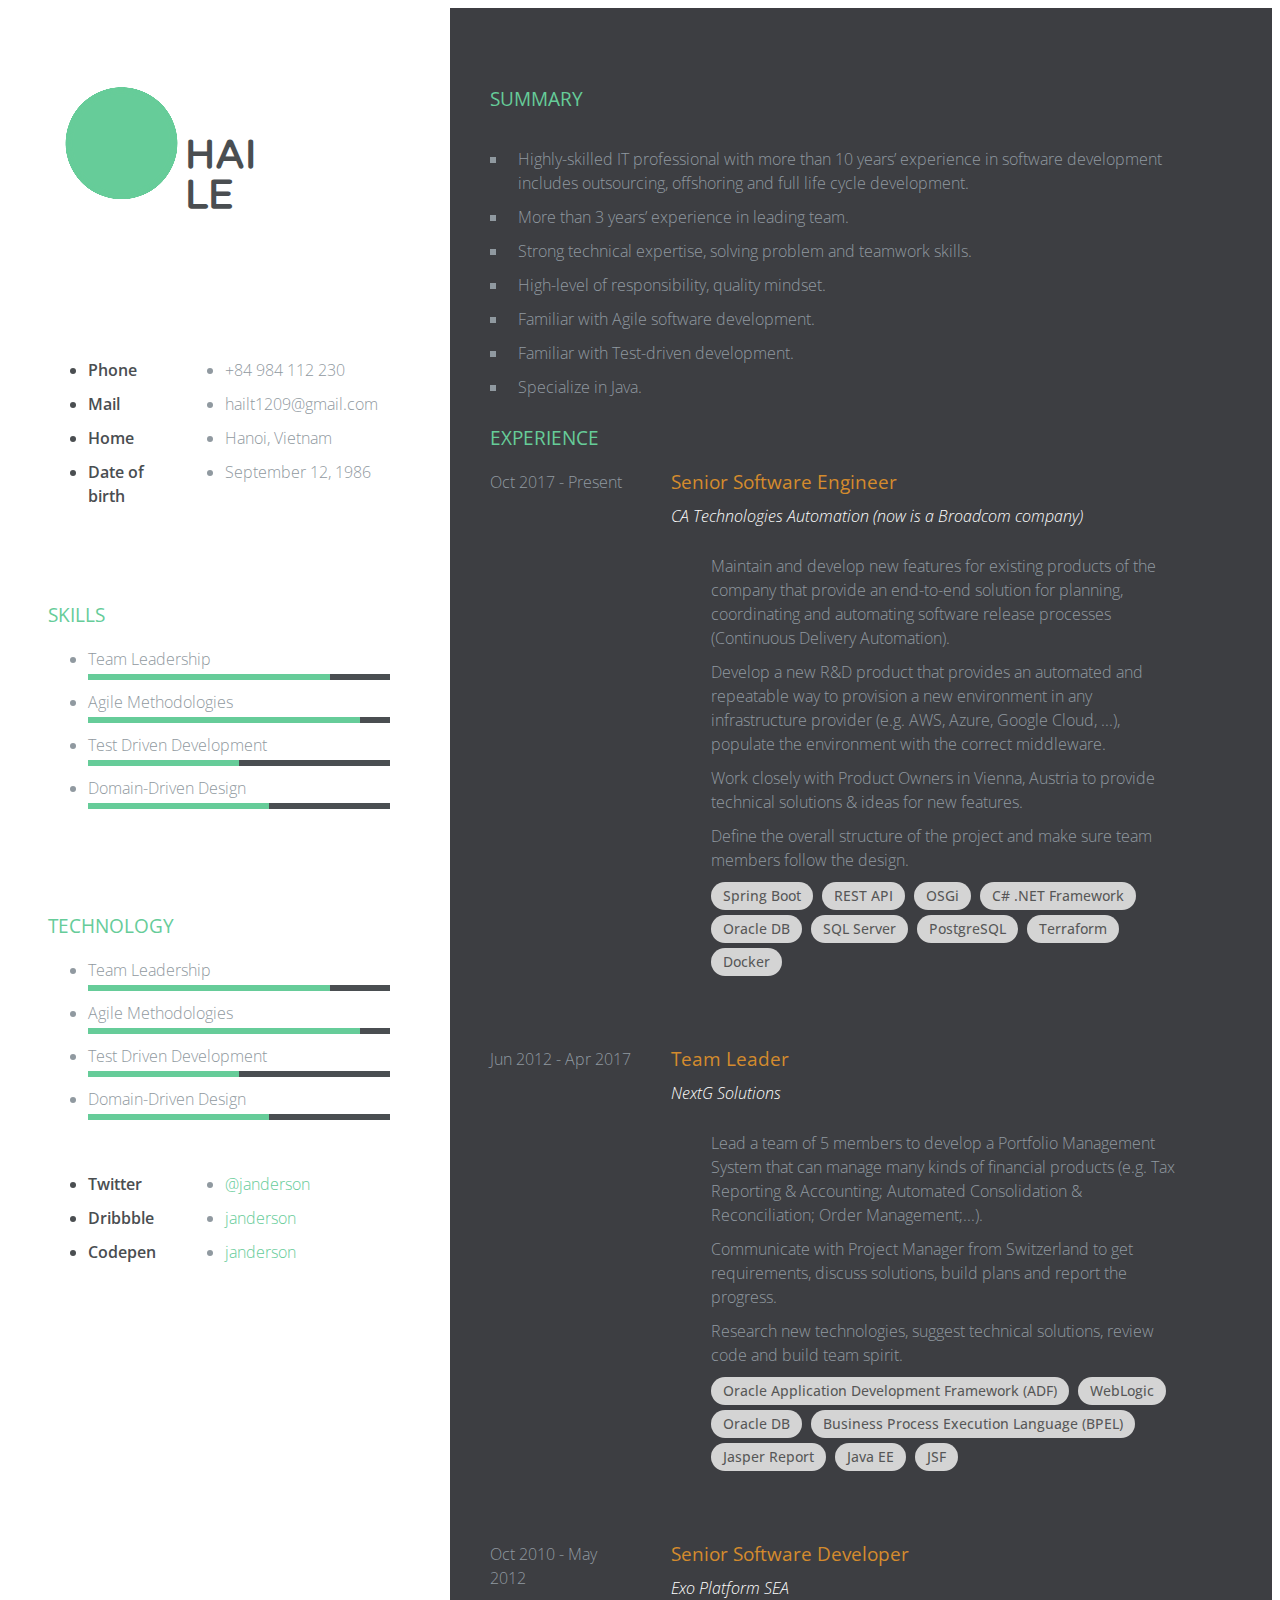
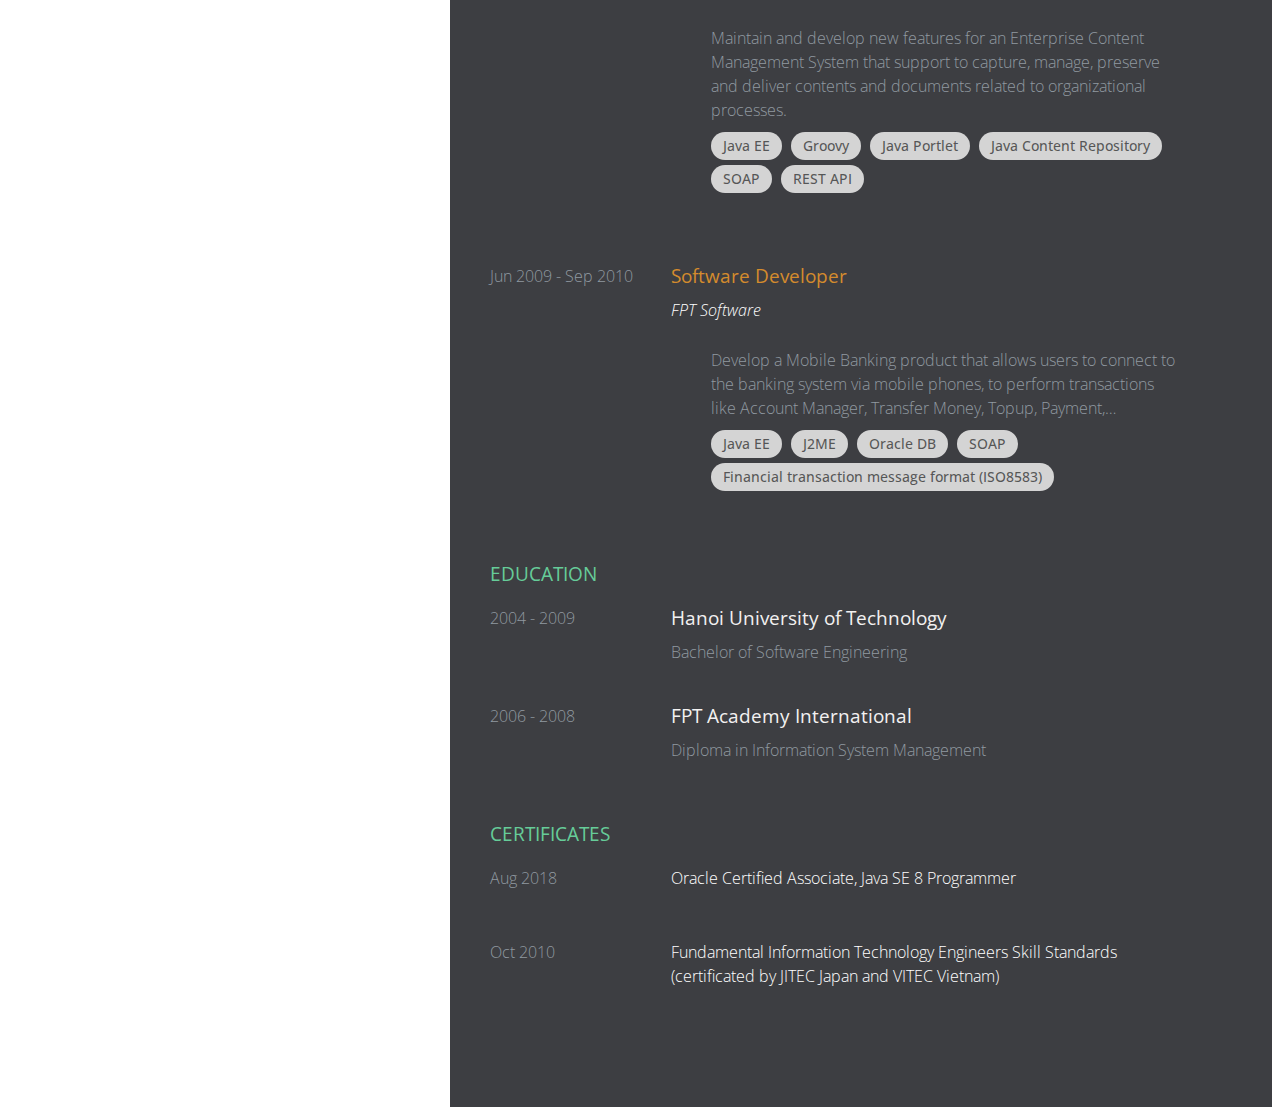
==== commit 03ce77a0: "Update index.html" ====
--- a/index.html
+++ b/index.html
@@ -59,16 +59,16 @@
             <div class="clearfix"></div>
             <div class="contact-info clearfix">
                 <ul class="list-titles">
-                    <li>Call</li>
-                    <li>Mail</li>
-                    <li>Web</li>
+                    <li>Phone</li>
+                    <li>Mail</li>                    
                     <li>Home</li>
+					<li>Date of birth</li>
                 </ul>
                 <ul class="list-content ">
                     <li>+84 984 112 230</li> <!-- YOUR PHONE NUMBER  -->
-                    <li>hailt1209@gmail.com</li> <!-- YOUR EMAIL -->
-                    <li><a href="#">janderson.com</a></li> <!-- YOUR WEBSITE  -->
+                    <li>hailt1209@gmail.com</li> <!-- YOUR EMAIL -->                    
                     <li>Hanoi, Vietnam</li> <!-- YOUR STATE AND COUNTRY  -->
+					<li>September 12, 1986</li> <!-- YOUR STATE AND COUNTRY  -->
                 </ul>
             </div>
 			
@@ -119,9 +119,9 @@
                     <li><span>Highly-skilled IT professional with more than 10 years’ experience in software development includes outsourcing, offshoring and full life cycle development.</span></li>
                     <li><span>More than 3 years’ experience in leading team.</span></li>
 					<li><span>Strong technical expertise, solving problem and teamwork skills.</span></li>
-					<li><span>High-level of responsibility & quality mindset.</span></li>
+					<li><span>High-level of responsibility, quality mindset.</span></li>
                     <li><span>Familiar with Agile software development.</span></li>
-                    <li><span>Familiar with Test-driven development, Domain-driven design.</span></li>
+                    <li><span>Familiar with Test-driven development.</span></li>
                     <li><span>Specialize in Java.</span></li>
                 </ul>
         </div>
@@ -137,7 +137,10 @@
 					<div class="company-name">CA Technologies Automation (now is a Broadcom company)</div> 
                     <div class="description">
 						<ul class="list">
-							<li><span>Maintain and develop new features for products of company that provide a solution for automating all business processes to deliver a fully automated enterprise.</span></li>
+							<li><span>Maintain and develop new features for existing products of the company that provide an end-to-end solution for planning, coordinating and automating software release processes (Continuous Delivery Automation).</span></li>
+							<li><span>Develop a new R&D product that provides an automated and repeatable way to provision a new environment in any infrastructure provider (e.g. AWS, Azure, Google Cloud, ...), populate the environment with the correct middleware.</span></li>
+							<li><span>Work closely with Product Owners in Vienna, Austria to provide technical solutions & ideas for new features.</span></li>
+							<li><span>Define the overall structure of the project and make sure team members follow the design.</span></li>
 							<li>
 								<span class="chip">Spring Boot</span>
 								<span class="chip">REST API</span>
@@ -145,6 +148,7 @@
 								<span class="chip">C# .NET Framework</span>								
 								<span class="chip">Oracle DB</span>
 								<span class="chip">SQL Server</span>
+								<span class="chip">PostgreSQL</span>
 								<span class="chip">Terraform</span>
 								<span class="chip">Docker</span>
 							</li>
@@ -162,7 +166,7 @@
 					<div class="company-name">NextG Solutions</div> 
                     <div class="description">
                         <ul class="list">
-							<li><span>Lead a team of 5 members to develop a Portfolio Management System that can manage many kinds of financial products.</span></li>
+							<li><span>Lead a team of 5 members to develop a Portfolio Management System that can manage many kinds of financial products (e.g. Tax Reporting & Accounting; Automated Consolidation & Reconciliation; Order Management;...).</span></li>
 							<li><span>Communicate with Project Manager from Switzerland to get requirements, discuss solutions, build plans and report the progress.</span></li>
 							<li><span>Research new technologies, suggest technical solutions, review code and build team spirit.</span></li>
 							<li>
@@ -186,8 +190,7 @@
 					<div class="company-name">Exo Platform SEA</div> 
                     <div class="description">
                         <ul class="list">
-							<li><span>Maintain and develop new features for an Enterprise Content Management System based on a platform of company.</span></li>
-							<li><span>Research & apply new improvements for the project.</span></li>
+							<li><span>Maintain and develop new features for an Enterprise Content Management System that support to capture, manage, preserve and deliver contents and documents related to organizational processes.</span></li>
 							<li>								
 								<span class="chip">Java EE</span>
 								<span class="chip">Groovy </span>
@@ -208,12 +211,13 @@
 					<div class="company-name">FPT Software</div> 
                     <div class="description">						
 						<ul class="list">
-							<li><span>Join into a team to develop some products in e-banking field, start from scratch.</span></li>
+							<li><span>Develop a Mobile Banking product that allows users to connect to the banking system via mobile phones, to perform transactions like Account Manager, Transfer Money, Topup, Payment,…</span></li>
 							<li>								
 								<span class="chip">Java EE</span>
+								<span class="chip">J2ME</span>
 								<span class="chip">Oracle DB</span>
-								<span class="chip">Financial transaction message format (ISO8583)</span>
 								<span class="chip">SOAP</span>
+								<span class="chip">Financial transaction message format (ISO8583)</span>								
 							</li>
 						</ul>
                     </div>
--- a/style.css
+++ b/style.css
@@ -295,6 +295,20 @@
   width: 80%;
 }
 
+.chip {
+    display: inline-block;
+    height: 28px;
+    font-size: 14px;
+    font-weight: 500;
+    color: rgba(0,0,0,0.6);
+    line-height: 28px;
+    padding: 0 12px;
+    border-radius: 16px;
+    background-color: #d4d4d4;
+    margin-bottom: 5px;
+    margin-right: 5px;
+}
+
 .experience .job-title {
   color: #d48b2d;
   font-size: 19px;
@@ -309,7 +323,7 @@
 }
 
 .education .title {
-  color: #d48b2d;
+  color: #f3f1f1;
   font-size: 19px;
   font-weight: 400;
   margin-bottom: 10px;
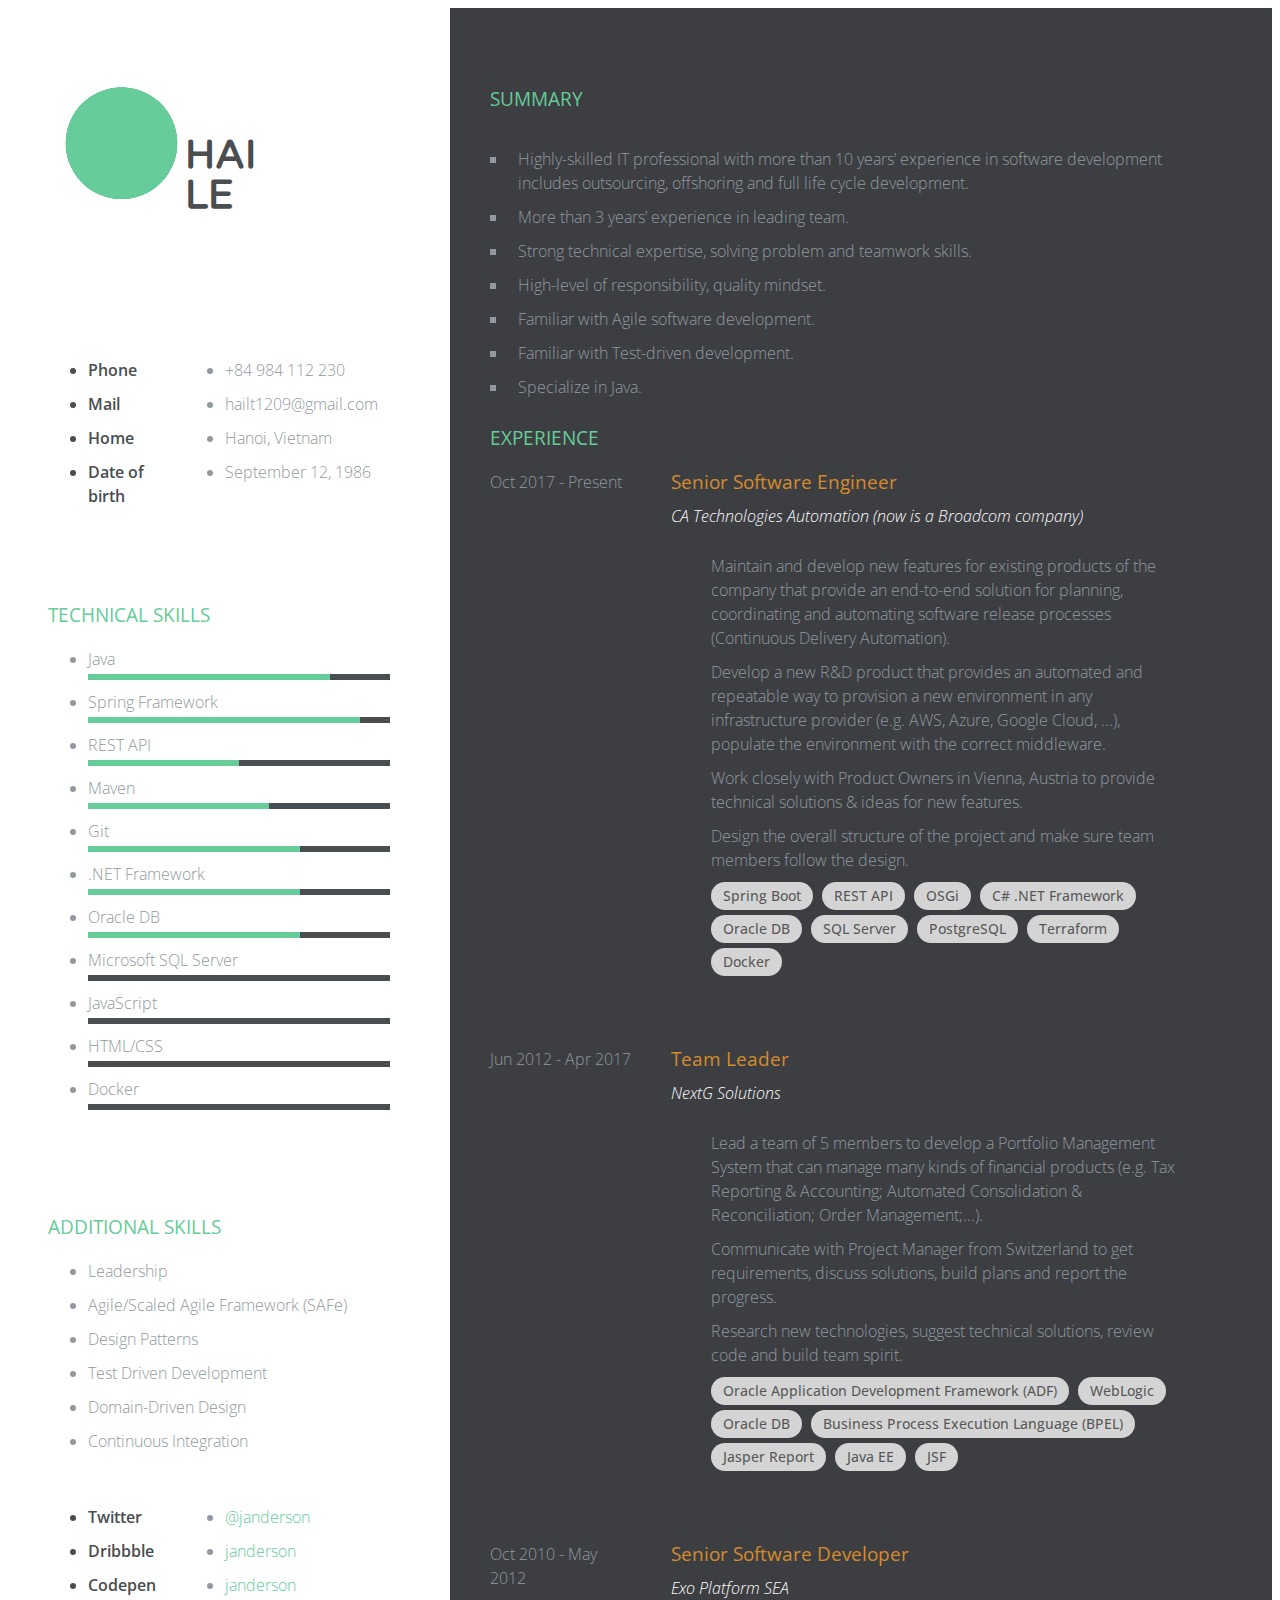
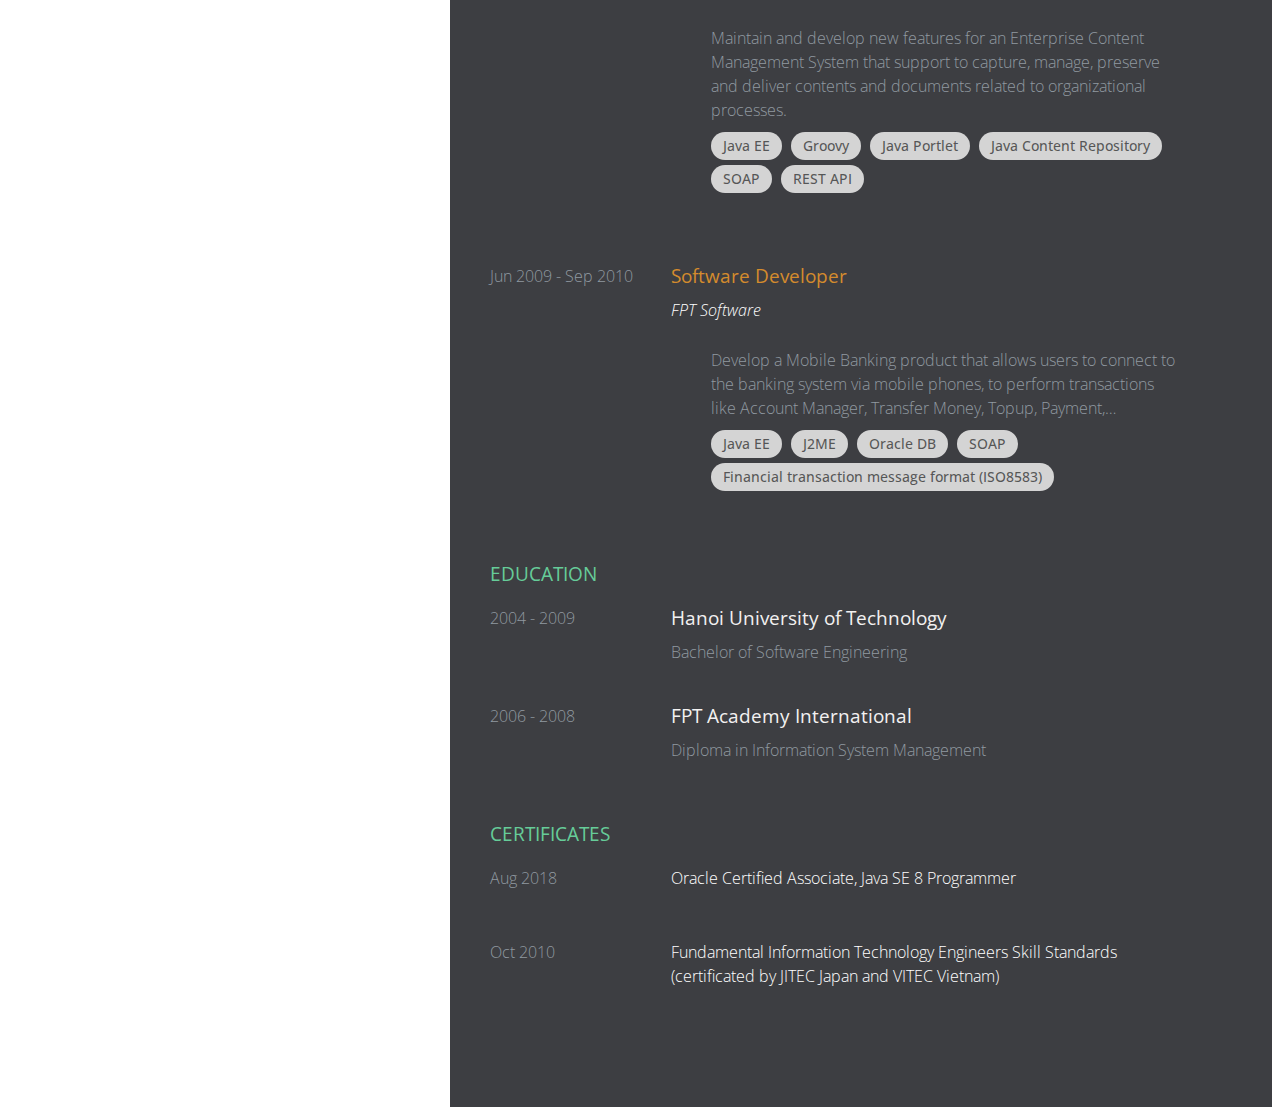
==== commit 31d6eb9b: "Update index.html" ====
--- a/index.html
+++ b/index.html
@@ -73,24 +73,42 @@
             </div>
 			
 			
+			
+			
 			<div class="skill-wrapper clearfix">
-                <h3 class="skill-title">Skills</h3>  <!-- YOUR SET OF SKILLS  -->
+                <h3 class="skill-title">Technical Skills</h3>  <!-- YOUR SET OF SKILLS  -->
                 <ul>
-                    <li class="skill-percentage">Team Leadership</li>
-                    <li class="skill-percentage">Agile Methodologies</li>
-                    <li class="skill-percentage">Test Driven Development</li>
-                    <li class="skill-percentage">Domain-Driven Design</li>
+                    <li class="skill-percentage">Java</li>
+                    <li class="skill-percentage">Spring Framework</li>
+                    <li class="skill-percentage">REST API</li>
+					<li class="skill-percentage">Maven</li>
+                    <li class="skill-percentage">Git</li>
+					
+                    <li class="skill-percentage">.NET Framework</li>
+                    <li class="skill-percentage">Oracle DB</li>
+                    <li class="skill-percentage">Microsoft SQL Server</li>
+					
+					<li class="skill-percentage">JavaScript</li>
+                    <li class="skill-percentage">HTML/CSS</li>
+                    <li class="skill-percentage">Docker</li>
+					
+					
                 </ul>
             </div>			          
             <div class="clearfix"></div>
-			
-			<div class="skill-wrapper clearfix">
-                <h3 class="skill-title">Technology</h3>  <!-- YOUR SET OF SKILLS  -->
+			<div class="skill-wrapper additional-skill-wrapper clearfix">
+                <h3 class="skill-title">Additional Skills</h3>  <!-- YOUR SET OF SKILLS  -->
                 <ul>
-                    <li class="skill-percentage">Team Leadership</li>
-                    <li class="skill-percentage">Agile Methodologies</li>
-                    <li class="skill-percentage">Test Driven Development</li>
-                    <li class="skill-percentage">Domain-Driven Design</li>
+                    <li class="additional-skill-percentage">Leadership</li>
+                    <li class="additional-skill-percentage">Agile/Scaled Agile Framework (SAFe)</li>
+					<li class="additional-skill-percentage">Design Patterns</li>
+                    <li class="additional-skill-percentage">Test Driven Development</li>
+                    <li class="additional-skill-percentage">Domain-Driven Design</li>
+					<li class="additional-skill-percentage">Continuous Integration</li>
+					
+					
+					
+					
                 </ul>
             </div>			          
             <div class="clearfix"></div>
@@ -140,7 +158,8 @@
 							<li><span>Maintain and develop new features for existing products of the company that provide an end-to-end solution for planning, coordinating and automating software release processes (Continuous Delivery Automation).</span></li>
 							<li><span>Develop a new R&D product that provides an automated and repeatable way to provision a new environment in any infrastructure provider (e.g. AWS, Azure, Google Cloud, ...), populate the environment with the correct middleware.</span></li>
 							<li><span>Work closely with Product Owners in Vienna, Austria to provide technical solutions & ideas for new features.</span></li>
-							<li><span>Define the overall structure of the project and make sure team members follow the design.</span></li>
+							<li><span>Design the overall structure of the project and make sure team members follow the design.</span></li>
+							
 							<li>
 								<span class="chip">Spring Boot</span>
 								<span class="chip">REST API</span>
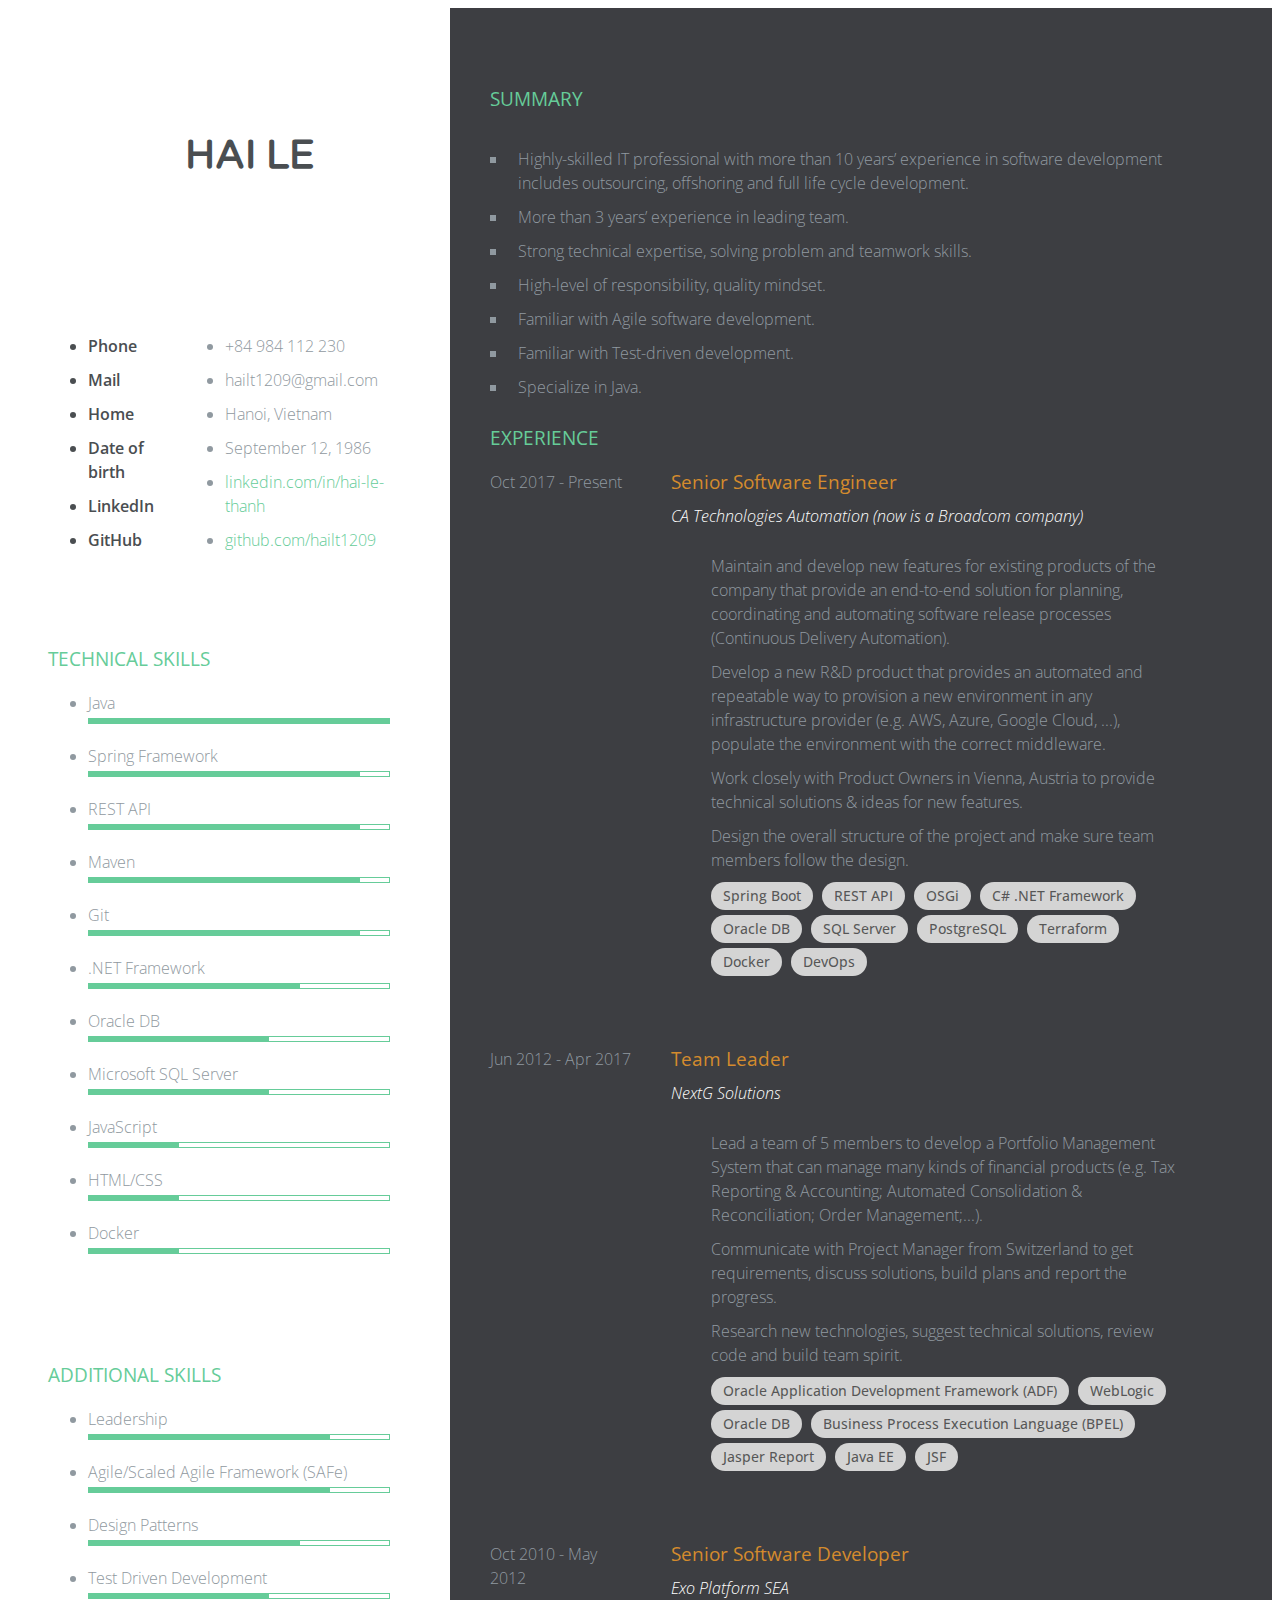
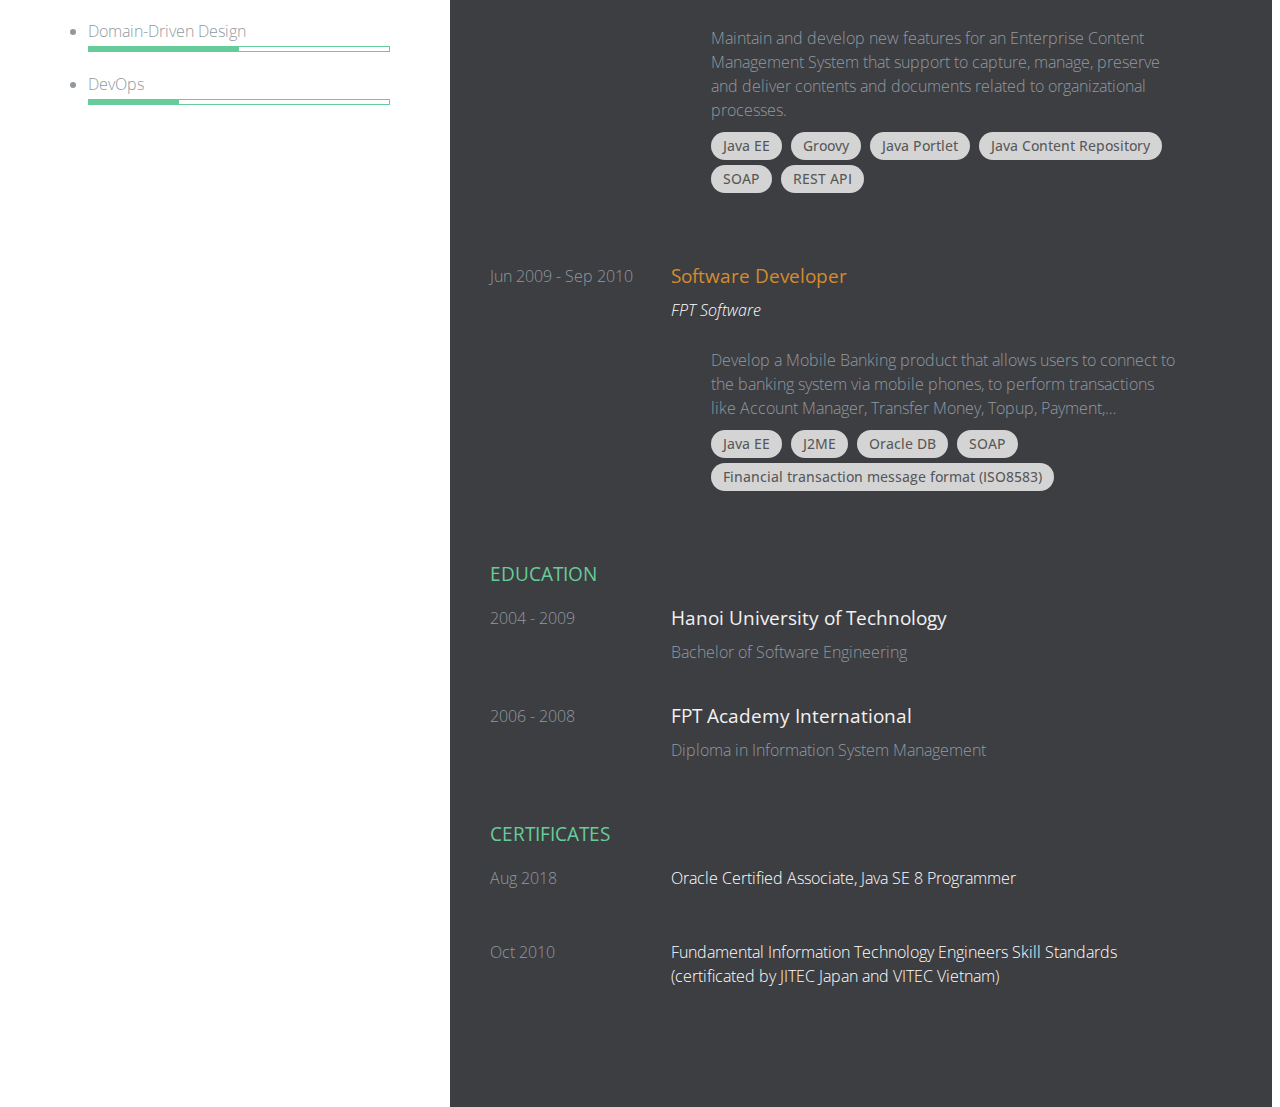
==== commit 5a70e497: "Update index.html" ====
--- a/index.html
+++ b/index.html
@@ -18,44 +18,17 @@
 <div class="resume-wrapper">
     <section class="profile section-padding">
         <div class="container">
+			<div>
             <div class="picture-resume-wrapper">
                 <div class="picture-resume">
-                    <span><img src="https://s3.amazonaws.com/uifaces/faces/twitter/jsa/128.jpg" alt=""/></span>
-                    <svg version="1.1" viewBox="0 0 350 350">
-
-                        <defs>
-                            <filter id="goo">
-                                <feGaussianBlur in="SourceGraphic" stdDeviation="8" result="blur"/>
-                                <feColorMatrix in="blur" mode="matrix"
-                                               values="1 0 0 0 0  0 1 0 0 0  0 0 1 0 0  0 0 0 21 -9" result="cm"/>
-                            </filter>
-                        </defs>
-
-
-                        <g filter="url(#goo)">
-
-                            <circle id="main_circle" class="st0" cx="171.5" cy="175.6" r="130"/>
-
-                            <circle id="circle" class="bubble0 st1" cx="171.5" cy="175.6" r="122.7"/>
-                            <circle id="circle" class="bubble1 st1" cx="171.5" cy="175.6" r="122.7"/>
-                            <circle id="circle" class="bubble2 st1" cx="171.5" cy="175.6" r="122.7"/>
-                            <circle id="circle" class="bubble3 st1" cx="171.5" cy="175.6" r="122.7"/>
-                            <circle id="circle" class="bubble4 st1" cx="171.5" cy="175.6" r="122.7"/>
-                            <circle id="circle" class="bubble5 st1" cx="171.5" cy="175.6" r="122.7"/>
-                            <circle id="circle" class="bubble6 st1" cx="171.5" cy="175.6" r="122.7"/>
-                            <circle id="circle" class="bubble7 st1" cx="171.5" cy="175.6" r="122.7"/>
-                            <circle id="circle" class="bubble8 st1" cx="171.5" cy="175.6" r="122.7"/>
-                            <circle id="circle" class="bubble9 st1" cx="171.5" cy="175.6" r="122.7"/>
-                            <circle id="circle" class="bubble10 st1" cx="171.5" cy="175.6" r="122.7"/>
-
-                        </g>
-                    </svg>
+                    <span><img src="https://i.ibb.co/WPrs5Yg/profile-square.png" alt=""/></span>
                 </div>
                 <div class="clearfix"></div>
             </div>
             <div class="name-wrapper">
-                <h1>Hai <br/>Le</h1><!-- YOUR NAME AND LAST NAME  -->
-            </div>
+                <h1>Hai Le</h1><!-- YOUR NAME AND LAST NAME  -->
+            </div>
+			</div>
             <div class="clearfix"></div>
             <div class="contact-info clearfix">
                 <ul class="list-titles">
@@ -63,16 +36,18 @@
                     <li>Mail</li>                    
                     <li>Home</li>
 					<li>Date of birth</li>
+					<li>LinkedIn</li>
+                    <li>GitHub</li>
                 </ul>
                 <ul class="list-content ">
                     <li>+84 984 112 230</li> <!-- YOUR PHONE NUMBER  -->
                     <li>hailt1209@gmail.com</li> <!-- YOUR EMAIL -->                    
                     <li>Hanoi, Vietnam</li> <!-- YOUR STATE AND COUNTRY  -->
-					<li>September 12, 1986</li> <!-- YOUR STATE AND COUNTRY  -->
-                </ul>
-            </div>
-			
-			
+					<li>September 12, 1986</li> 
+					<li><a href="https://www.linkedin.com/in/hai-le-thanh">linkedin.com/in/hai-le-thanh</a></li>
+                    <li><a href="https://github.com/hailt1209">github.com/hailt1209</a></li>                     
+                </ul>
+            </div>
 			
 			
 			<div class="skill-wrapper clearfix">
@@ -104,7 +79,7 @@
 					<li class="additional-skill-percentage">Design Patterns</li>
                     <li class="additional-skill-percentage">Test Driven Development</li>
                     <li class="additional-skill-percentage">Domain-Driven Design</li>
-					<li class="additional-skill-percentage">Continuous Integration</li>
+					<li class="additional-skill-percentage">DevOps</li>
 					
 					
 					
@@ -112,19 +87,6 @@
                 </ul>
             </div>			          
             <div class="clearfix"></div>
-			
-            <div class="contact-social clearfix">
-                <ul class="list-titles">
-                    <li>Twitter</li>
-                    <li>Dribbble</li>
-                    <li>Codepen</li>
-                </ul>
-                <ul class="list-content"> <!-- REMEMBER TO PUT THE URL ON THE HREF TAG  -->
-                    <li><a href="">@janderson</a></li> <!-- YOUR TWITTER USER  -->
-                    <li><a href="">janderson</a></li> <!-- YOUR DRIBBBLE USER  -->
-                    <li><a href="">janderson</a></li> <!-- YOUR BEHANCE USER  -->
-                </ul>
-            </div>
         </div>
     </section>
 
@@ -170,6 +132,7 @@
 								<span class="chip">PostgreSQL</span>
 								<span class="chip">Terraform</span>
 								<span class="chip">Docker</span>
+								<span class="chip">DevOps</span>
 							</li>
 							
 						</ul>
--- a/style.css
+++ b/style.css
@@ -418,16 +418,17 @@
   font-weight: 400;
 }
 .skill-wrapper .skill-percentage {
-  margin-bottom: 10px;
+  margin-bottom: 20px;
   position: relative;
 }
 .skill-wrapper .skill-percentage::after {
   content: "";
   width: 100%;
   height: 6px;
-  background: #4a4e51;
+  background: white;
   display: block;
   margin-top: 3px;
+  border: 1px solid #66cc99;
 }
 .skill-wrapper .skill-percentage::before {
   content: "";
@@ -437,8 +438,30 @@
   margin-top: 3px;
   bottom: 0;
 }
+
+.skill-wrapper .additional-skill-percentage {
+  margin-bottom: 20px;
+  position: relative;
+}
+.skill-wrapper .additional-skill-percentage::after {
+  content: "";
+  width: 100%;
+  height: 6px;
+  background: white;
+  display: block;
+  margin-top: 3px;
+  border: 1px solid #66cc99;
+}
+.skill-wrapper .additional-skill-percentage::before {
+  content: "";
+  height: 6px;
+  background: #66cc99;
+  position: absolute;
+  margin-top: 3px;
+  bottom: 0;
+}
 .skill-wrapper .skill-percentage:nth-child(1)::before {
-  width: 80%;
+  width: 100%;
   -webkit-animation: skill_1 0.6s ease;
           animation: skill_1 0.6s ease;
 }
@@ -448,17 +471,17 @@
           animation: skill_2 0.6s ease;
 }
 .skill-wrapper .skill-percentage:nth-child(3)::before {
-  width: 50%;
+  width: 90%;
   -webkit-animation: skill_3 0.6s ease;
           animation: skill_3 0.6s ease;
 }
 .skill-wrapper .skill-percentage:nth-child(4)::before {
-  width: 60%;
+  width: 90%;
   -webkit-animation: skill_4 0.6s ease;
           animation: skill_4 0.6s ease;
 }
 .skill-wrapper .skill-percentage:nth-child(5)::before {
-  width: 70%;
+  width: 90%;
   -webkit-animation: skill_5 0.6s ease;
           animation: skill_5 0.6s ease;
 }
@@ -468,10 +491,64 @@
           animation: skill_6 0.6s ease;
 }
 .skill-wrapper .skill-percentage:nth-child(7)::before {
+  width: 60%;
+  -webkit-animation: skill_6 0.6s ease;
+          animation: skill_6 0.6s ease;
+}
+
+.skill-wrapper .skill-percentage:nth-child(8)::before {
+  width: 60%;
+  -webkit-animation: skill_5 0.6s ease;
+          animation: skill_5 0.6s ease;
+}
+.skill-wrapper .skill-percentage:nth-child(9)::before {
+  width: 30%;
+  -webkit-animation: skill_6 0.6s ease;
+          animation: skill_6 0.6s ease;
+}
+.skill-wrapper .skill-percentage:nth-child(10)::before {
+  width: 30%;
+  -webkit-animation: skill_6 0.6s ease;
+          animation: skill_6 0.6s ease;
+}
+.skill-wrapper .skill-percentage:nth-child(11)::before {
+  width: 30%;
+  -webkit-animation: skill_6 0.6s ease;
+          animation: skill_6 0.6s ease;
+}
+
+
+.skill-wrapper .additional-skill-percentage:nth-child(1)::before {
+  width: 80%;
+  -webkit-animation: skill_6 0.6s ease;
+          animation: skill_6 0.6s ease;
+}
+
+.skill-wrapper .additional-skill-percentage:nth-child(2)::before {
+  width: 80%;
+  -webkit-animation: skill_5 0.6s ease;
+          animation: skill_5 0.6s ease;
+}
+.skill-wrapper .additional-skill-percentage:nth-child(3)::before {
   width: 70%;
   -webkit-animation: skill_6 0.6s ease;
           animation: skill_6 0.6s ease;
 }
+.skill-wrapper .additional-skill-percentage:nth-child(4)::before {
+  width: 60%;
+  -webkit-animation: skill_6 0.6s ease;
+          animation: skill_6 0.6s ease;
+}
+.skill-wrapper .additional-skill-percentage:nth-child(5)::before {
+  width: 50%;
+  -webkit-animation: skill_6 0.6s ease;
+          animation: skill_6 0.6s ease;
+}
+.skill-wrapper .additional-skill-percentage:nth-child(6)::before {
+  width: 30%;
+  -webkit-animation: skill_6 0.6s ease;
+          animation: skill_6 0.6s ease;
+}
 
 @-webkit-keyframes skill_1 {
   from {
